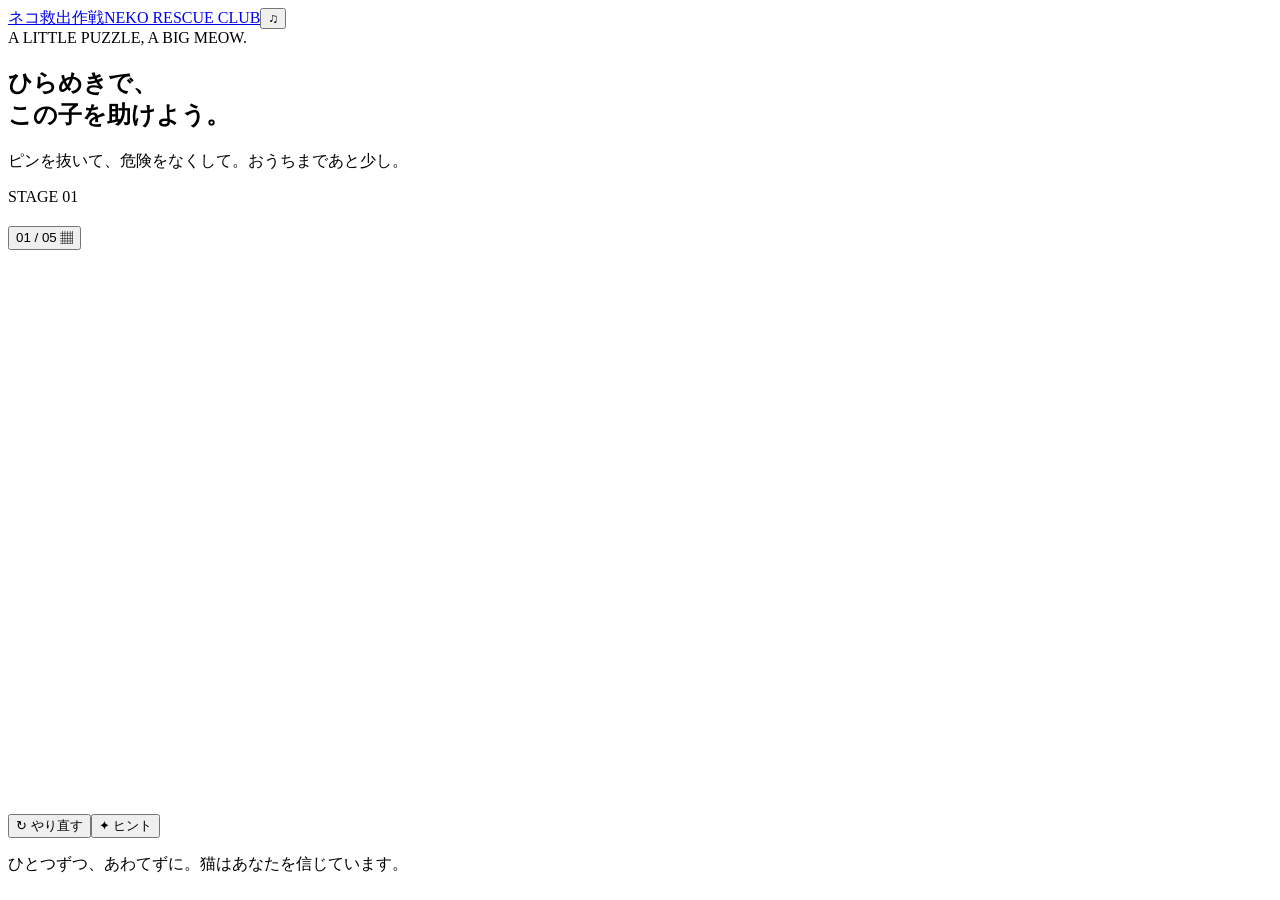
==== index.html @ 8409ee0c "Add files via upload" ====
<!doctype html>
<html lang="ja"><head><meta charset="utf-8"><meta name="viewport" content="width=device-width,initial-scale=1,viewport-fit=cover"><meta name="theme-color" content="#f6f1e6"><title>ネコ救出作戦！ | NEKO RESCUE</title><link rel="stylesheet" href="css/style.css"></head>
<body><main class="app"><header><a class="brand" href="./">ネコ救出作戦<span>NEKO RESCUE CLUB</span></a><button id="settings" class="icon" aria-label="音の設定">♫</button></header><section class="intro"><span class="eyebrow">A LITTLE PUZZLE, A BIG MEOW.</span><h1>ひらめきで、<br>この子を助けよう。</h1><p>ピンを抜いて、危険をなくして。おうちまであと少し。</p></section><section class="game"><div class="stage-head"><div><span id="stageNumber">STAGE 01</span><h2 id="stageTitle"></h2></div><button id="stageSelect" aria-label="ステージを選ぶ">01 / 05 ▦</button></div><div class="canvas-wrap"><canvas id="board" width="420" height="560" aria-label="猫を助けるパズル"></canvas><div id="actionButtons" class="action-buttons"></div><div id="result" class="result" hidden><div class="result-card"><div id="stars" class="stars">★ ★ ★</div><h2 id="resultTitle"></h2><p id="resultText"></p><button id="continue" class="primary"></button></div></div></div><div class="message" id="message" aria-live="polite"></div><footer><button id="retry">↻ <span>やり直す</span></button><button id="hint">✦ <span>ヒント</span></button></footer></section><p class="bottom-note">ひとつずつ、あわてずに。猫はあなたを信じています。</p><dialog id="settingsDialog"><h2>音の設定</h2><label>BGM <input id="bgm" type="checkbox"></label><label>効果音 <input id="se" type="checkbox"></label><label>音量 <input id="volume" type="range" min="0" max="1" step="0.05"></label><button class="primary" id="closeSettings">とじる</button></dialog><dialog id="stageDialog"><h2>おうちへの道</h2><div id="stageList"></div><button id="closeStages" class="primary">とじる</button></dialog></main><script src="js/stages.js"></script><script src="js/audio.js"></script><script src="js/game.js"></script></body></html>
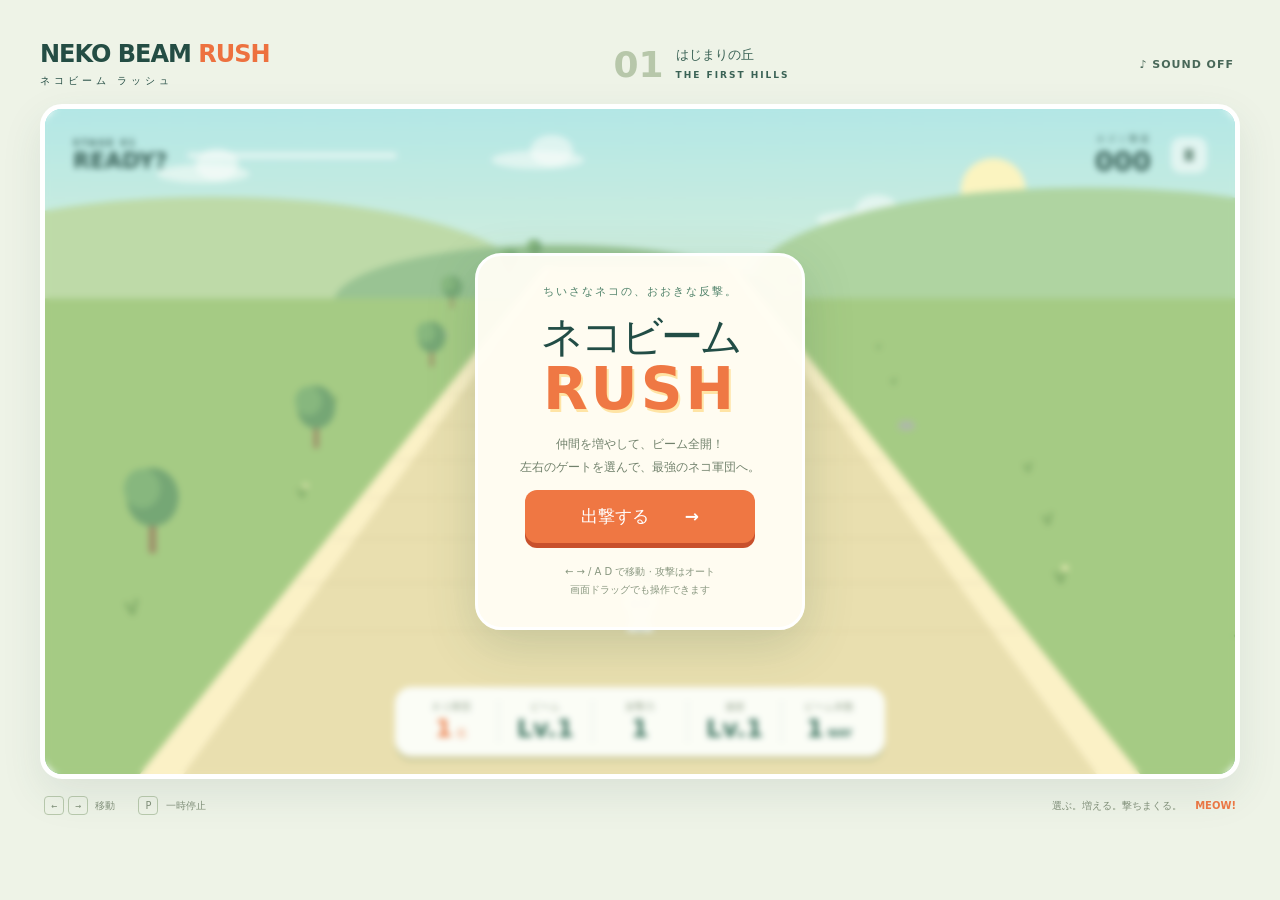
==== commit a95851a7: "Add files via upload" ====
--- a/index.html
+++ b/index.html
@@ -1,3 +1,18 @@
 <!doctype html>
-<html lang="ja"><head><meta charset="utf-8"><meta name="viewport" content="width=device-width,initial-scale=1,viewport-fit=cover"><meta name="theme-color" content="#f6f1e6"><title>ネコ救出作戦！ | NEKO RESCUE</title><link rel="stylesheet" href="css/style.css"></head>
-<body><main class="app"><header><a class="brand" href="./">ネコ救出作戦<span>NEKO RESCUE CLUB</span></a><button id="settings" class="icon" aria-label="音の設定">♫</button></header><section class="intro"><span class="eyebrow">A LITTLE PUZZLE, A BIG MEOW.</span><h1>ひらめきで、<br>この子を助けよう。</h1><p>ピンを抜いて、危険をなくして。おうちまであと少し。</p></section><section class="game"><div class="stage-head"><div><span id="stageNumber">STAGE 01</span><h2 id="stageTitle"></h2></div><button id="stageSelect" aria-label="ステージを選ぶ">01 / 05 ▦</button></div><div class="canvas-wrap"><canvas id="board" width="420" height="560" aria-label="猫を助けるパズル"></canvas><div id="actionButtons" class="action-buttons"></div><div id="result" class="result" hidden><div class="result-card"><div id="stars" class="stars">★ ★ ★</div><h2 id="resultTitle"></h2><p id="resultText"></p><button id="continue" class="primary"></button></div></div></div><div class="message" id="message" aria-live="polite"></div><footer><button id="retry">↻ <span>やり直す</span></button><button id="hint">✦ <span>ヒント</span></button></footer></section><p class="bottom-note">ひとつずつ、あわてずに。猫はあなたを信じています。</p><dialog id="settingsDialog"><h2>音の設定</h2><label>BGM <input id="bgm" type="checkbox"></label><label>効果音 <input id="se" type="checkbox"></label><label>音量 <input id="volume" type="range" min="0" max="1" step="0.05"></label><button class="primary" id="closeSettings">とじる</button></dialog><dialog id="stageDialog"><h2>おうちへの道</h2><div id="stageList"></div><button id="closeStages" class="primary">とじる</button></dialog></main><script src="js/stages.js"></script><script src="js/audio.js"></script><script src="js/game.js"></script></body></html>
+<html lang="ja">
+<head><meta charset="utf-8"><meta name="viewport" content="width=device-width,initial-scale=1"><title>ネコビーム RUSH</title><link rel="stylesheet" href="style.css"></head>
+<body>
+<main>
+ <header><a class="brand" href="./index.html">NEKO BEAM <b>RUSH</b><span>ネコビーム ラッシュ</span></a><div class="stage-label">01 <span>はじまりの丘<br><small>THE FIRST HILLS</small></span></div><button id="sound" aria-label="効果音の切り替え">♪ SOUND OFF</button></header>
+ <section class="game" aria-label="ネコビーム RUSH ゲーム画面">
+  <canvas id="game" width="1280" height="720" aria-label="左右キーまたはA・Dで移動。攻撃は自動です。"></canvas>
+  <div class="top-hud"><div class="wave"><small>STAGE 01</small><strong id="wave">READY?</strong></div><div class="progress"><div id="progress"></div></div><div class="score"><small>ネズミ撃退</small><strong id="score">000</strong></div><button id="pause" title="一時停止 (P)">Ⅱ</button></div>
+  <div id="bossHud" class="boss-hud hidden" aria-label="ボスの残りHP"><div><i id="bossBar"></i></div></div>
+  <div id="notice" aria-live="polite"></div>
+  <div class="stats"><div><small>ネコ軍団</small><strong><span id="cats">1</span><em>匹</em></strong></div><div><small>ビーム</small><strong>Lv.<span id="beam">1</span></strong></div><div><small>攻撃力</small><strong id="power">1</strong></div><div><small>連射</small><strong>Lv.<span id="rate">1</span></strong></div><div><small>ビーム本数</small><strong><span id="ways">1</span><em>WAY</em></strong></div></div>
+  <div id="overlay" class="overlay"><div class="panel"><div class="eyebrow">ちいさなネコの、おおきな反撃。</div><h1>ネコビーム<span>RUSH</span></h1><p>仲間を増やして、ビーム全開！<br>左右のゲートを選んで、最強のネコ軍団へ。</p><button id="start" class="primary">出撃する <span>→</span></button><div class="instructions">← → / A D で移動 · 攻撃はオート<br>画面ドラッグでも操作できます</div></div></div>
+ </section>
+ <footer><span><kbd>←</kbd><kbd>→</kbd> 移動 <i></i> <kbd>P</kbd> 一時停止</span><span>選ぶ。増える。撃ちまくる。 <b>MEOW!</b></span></footer>
+</main><script src="game.js"></script>
+</body></html>
+
--- a/style.css
+++ b/style.css
@@ -0,0 +1 @@
+:root{font-family:"Yu Gothic",Meiryo,system-ui,sans-serif;color:#224d46;background:#eef3e7;font-synthesis:none}*{box-sizing:border-box}body{margin:0}main{max-width:1440px;margin:auto;padding:24px 40px}header{height:80px;display:flex;align-items:center;justify-content:space-between;gap:20px}.brand{text-decoration:none;color:#244d44;font-weight:1000;letter-spacing:-1px;font-size:24px;line-height:1}.brand b{color:#ed713f}.brand span{display:block;font-size:10px;letter-spacing:4px;margin-top:10px}.stage-label{display:flex;align-items:center;gap:12px;font-size:36px;font-weight:900;color:#b7c7aa}.stage-label span{font-size:13px;color:#3a6255;line-height:1.5}.stage-label small{font-size:9px;letter-spacing:2px}button{font:inherit;cursor:pointer;border:0}#sound{background:transparent;font-size:11px;font-weight:800;color:#496859;letter-spacing:1px}.game{position:relative;aspect-ratio:16/9;overflow:hidden;border-radius:22px;background:#a5e4e4;box-shadow:0 15px 40px #2d544d1a;border:5px solid #fff}canvas{display:block;width:100%;height:100%;touch-action:none}.top-hud{position:absolute;top:24px;left:28px;right:28px;display:flex;align-items:center;gap:20px;pointer-events:none}.wave,.score{display:flex;flex-direction:column}.top-hud small{font-size:9px;font-weight:900;letter-spacing:2px}.wave strong{font-size:22px}.score{margin-left:auto;text-align:right}.score strong{font-size:27px;font-variant-numeric:tabular-nums}.progress{height:7px;flex:1;max-width:210px;border-radius:10px;background:#fff8;overflow:hidden}.progress div{height:100%;background:#f47845;transition:width .3s}#pause{pointer-events:auto;background:#fff9;color:#315b4a;border-radius:10px;width:36px;height:36px;font-weight:900}.stats{position:absolute;bottom:18px;left:50%;transform:translateX(-50%);display:flex;padding:12px 8px;background:#fffefa;box-shadow:0 6px 0 #264e3920;border:1px solid #fff;border-radius:16px;min-width:490px;pointer-events:none}.stats>div{flex:1;text-align:center;padding:0 17px;border-right:1px solid #e3e9dd}.stats>div:last-child{border:0}.stats small{display:block;font-size:10px;white-space:nowrap;font-weight:800;color:#83927d}.stats strong{font-size:25px;color:#2a6451}.stats em{font-size:10px;font-style:normal;margin-left:4px}.stats>div:first-child strong{color:#ef7946}.overlay{position:absolute;inset:0;display:flex;align-items:center;justify-content:center;background:#ddf7e021;backdrop-filter:blur(3px)}.panel{text-align:center;padding:28px 42px;background:#fffdf4f5;border:3px solid white;border-radius:26px;box-shadow:0 15px 50px #28544730;max-width:90%;max-height:95%;overflow:auto}.eyebrow{font-size:11px;letter-spacing:2px;font-weight:800;color:#50826a}h1{font-size:42px;letter-spacing:-3px;line-height:1.1;margin:15px 0}h1 span{display:block;font:1000 italic 58px/1 system-ui;color:#ef7844;letter-spacing:3px;text-shadow:2px 3px #ffe4a5}.panel p{font-size:12px;line-height:1.9;color:#71816c}.primary{background:#ef7743;color:white;border-radius:12px;padding:15px 30px;font-size:17px;font-weight:900;box-shadow:0 5px 0 #c8502c;min-width:230px}.primary:hover{background:#fa8650;transform:translateY(-1px)}.primary span{margin-left:30px}.instructions{font-size:10px;margin-top:20px;line-height:1.8;color:#899780}.hidden{display:none!important}#notice{position:absolute;top:24%;left:0;right:0;text-align:center;font-size:clamp(14px,2vw,25px);font-weight:1000;color:white;text-shadow:0 2px 5px #235d48;pointer-events:none}.boss-hud{position:absolute;top:90px;left:30%;width:40%;font-size:11px;font-weight:900;color:#6b4661}.boss-hud b{float:right}.boss-hud>div{height:10px;background:#ffffffb0;border-radius:10px;margin-top:6px;overflow:hidden}.boss-hud i{display:block;height:100%;background:#ed6c82;width:100%}footer{display:flex;justify-content:space-between;padding:20px 4px;font-size:10px;color:#82917a;align-items:center}kbd{padding:3px 6px;border:1px solid #b9c9ad;border-radius:4px;margin-right:4px}footer i{margin:0 10px}footer b{color:#ef7844;margin-left:10px}.results{display:grid;grid-template-columns:1fr 1fr;gap:10px;margin:16px 0;text-align:left}.results>div{background:#edf2e6;padding:10px 15px;border-radius:8px;font-size:10px}.results strong{display:block;font-size:20px}.upgrades{max-width:380px;font-size:11px!important}h2{font:1000 36px system-ui;color:#ed7644;margin:10px 0}@media(max-width:700px){main{padding:8px}header{height:65px}.brand{font-size:17px}.brand span{font-size:8px;letter-spacing:2px}.stage-label{display:none}.game{aspect-ratio:4/5;border-width:3px}.top-hud{top:15px;left:12px;right:12px;gap:10px}.wave strong{font-size:17px}.stats{min-width:94%;padding:9px 0;bottom:12px}.stats>div{padding:0 6px}.stats strong{font-size:20px}.stats small{font-size:8px}.progress{max-width:100px}.panel{padding:22px}h1{font-size:32px}h1 span{font-size:50px}footer>span:last-child{display:none}.boss-hud{top:75px;left:20%;width:60%}}
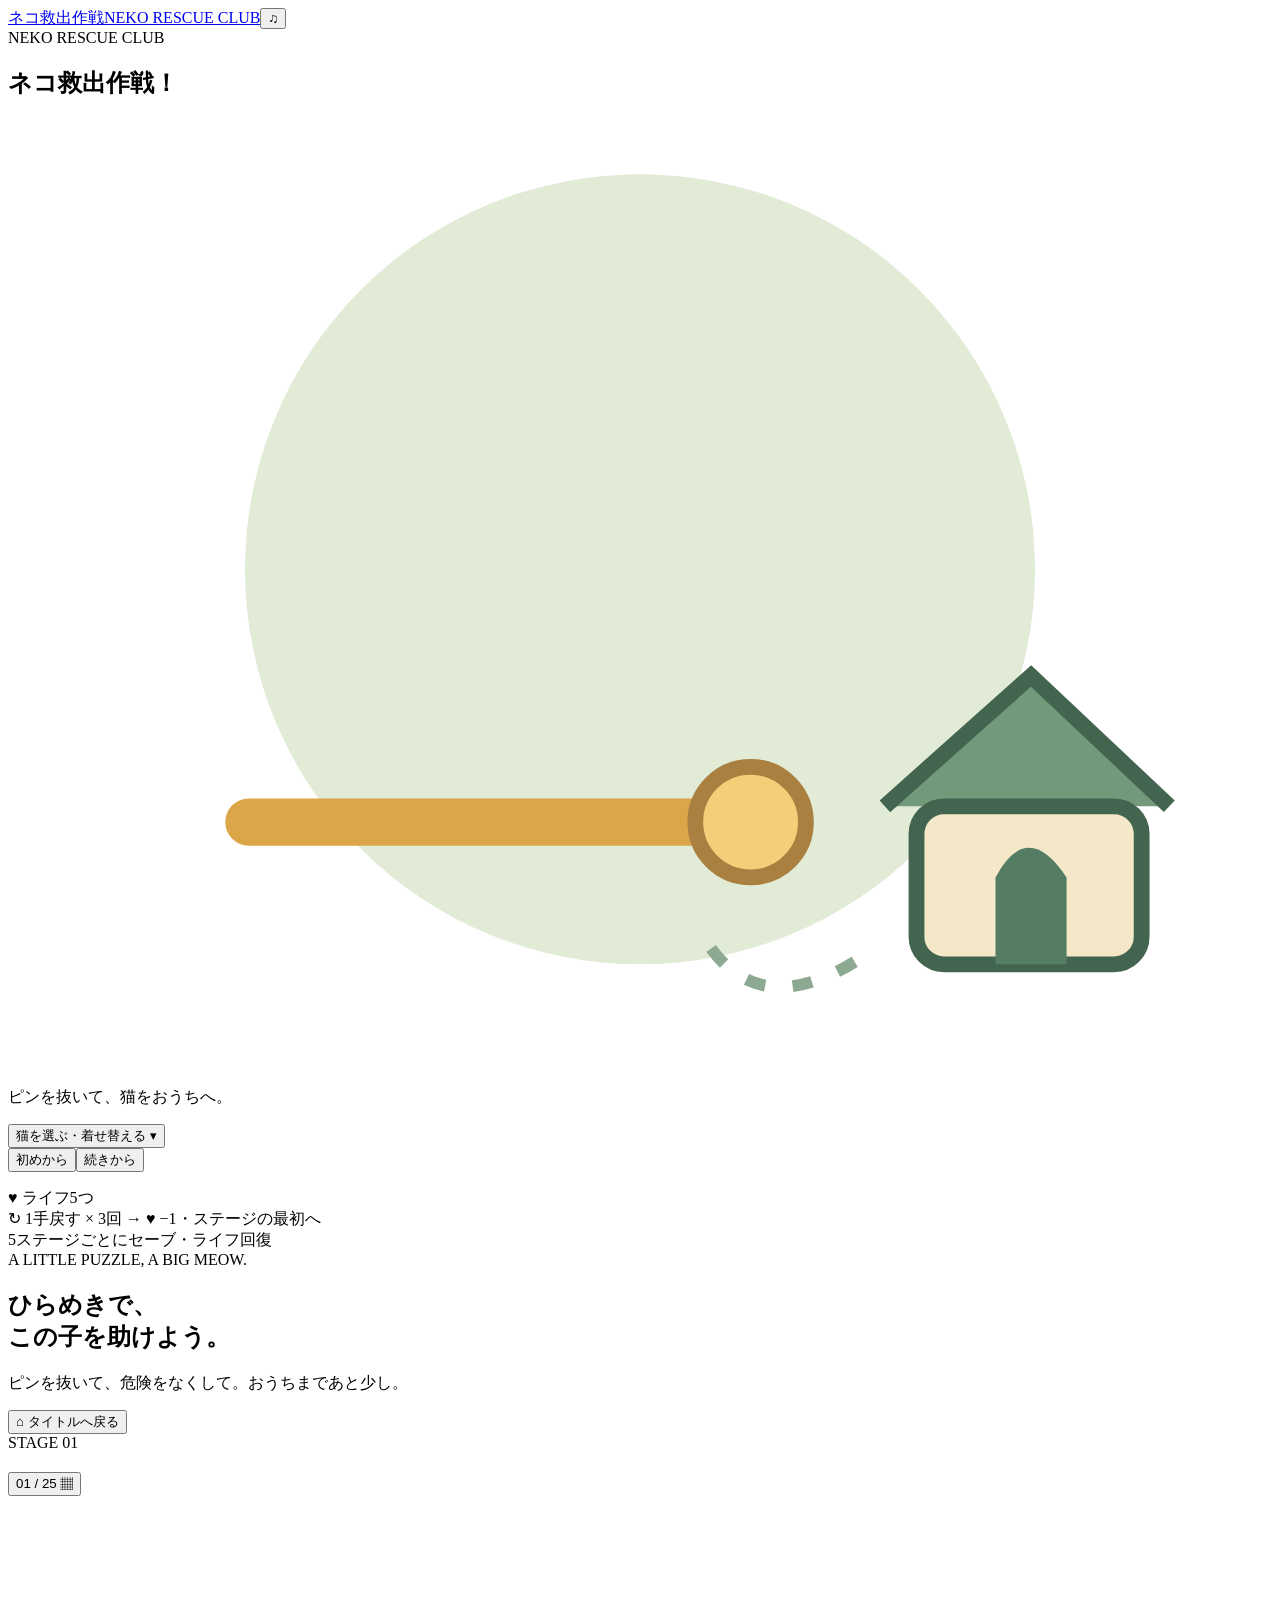
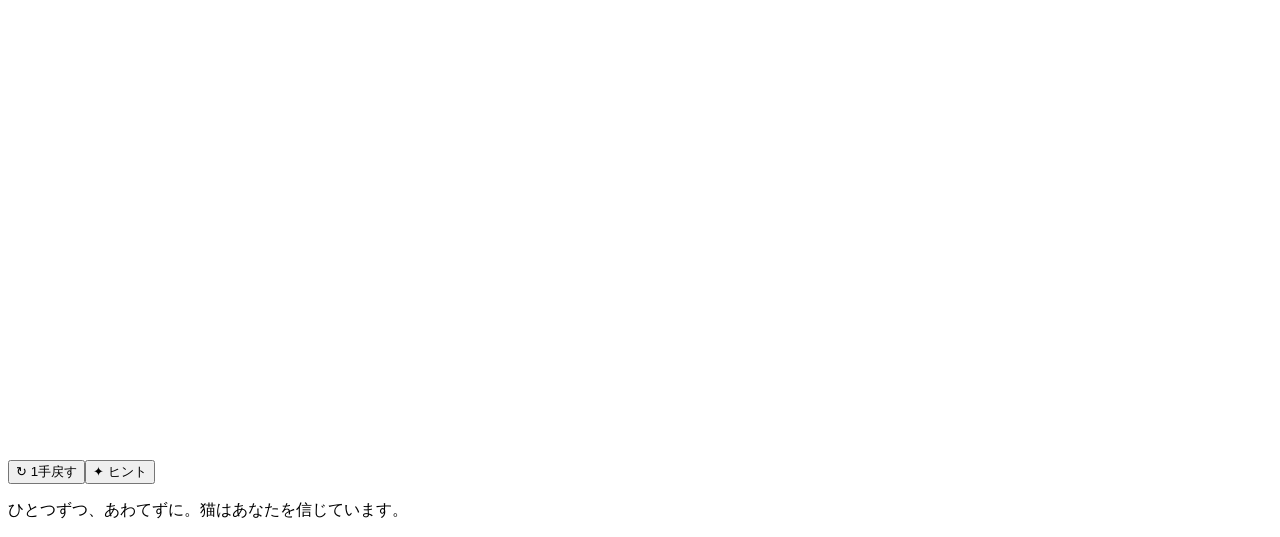
==== commit 80f17490: "Add files via upload" ====
--- a/index.html
+++ b/index.html
@@ -1,18 +1,3 @@
 <!doctype html>
-<html lang="ja">
-<head><meta charset="utf-8"><meta name="viewport" content="width=device-width,initial-scale=1"><title>ネコビーム RUSH</title><link rel="stylesheet" href="style.css"></head>
-<body>
-<main>
- <header><a class="brand" href="./index.html">NEKO BEAM <b>RUSH</b><span>ネコビーム ラッシュ</span></a><div class="stage-label">01 <span>はじまりの丘<br><small>THE FIRST HILLS</small></span></div><button id="sound" aria-label="効果音の切り替え">♪ SOUND OFF</button></header>
- <section class="game" aria-label="ネコビーム RUSH ゲーム画面">
-  <canvas id="game" width="1280" height="720" aria-label="左右キーまたはA・Dで移動。攻撃は自動です。"></canvas>
-  <div class="top-hud"><div class="wave"><small>STAGE 01</small><strong id="wave">READY?</strong></div><div class="progress"><div id="progress"></div></div><div class="score"><small>ネズミ撃退</small><strong id="score">000</strong></div><button id="pause" title="一時停止 (P)">Ⅱ</button></div>
-  <div id="bossHud" class="boss-hud hidden" aria-label="ボスの残りHP"><div><i id="bossBar"></i></div></div>
-  <div id="notice" aria-live="polite"></div>
-  <div class="stats"><div><small>ネコ軍団</small><strong><span id="cats">1</span><em>匹</em></strong></div><div><small>ビーム</small><strong>Lv.<span id="beam">1</span></strong></div><div><small>攻撃力</small><strong id="power">1</strong></div><div><small>連射</small><strong>Lv.<span id="rate">1</span></strong></div><div><small>ビーム本数</small><strong><span id="ways">1</span><em>WAY</em></strong></div></div>
-  <div id="overlay" class="overlay"><div class="panel"><div class="eyebrow">ちいさなネコの、おおきな反撃。</div><h1>ネコビーム<span>RUSH</span></h1><p>仲間を増やして、ビーム全開！<br>左右のゲートを選んで、最強のネコ軍団へ。</p><button id="start" class="primary">出撃する <span>→</span></button><div class="instructions">← → / A D で移動 · 攻撃はオート<br>画面ドラッグでも操作できます</div></div></div>
- </section>
- <footer><span><kbd>←</kbd><kbd>→</kbd> 移動 <i></i> <kbd>P</kbd> 一時停止</span><span>選ぶ。増える。撃ちまくる。 <b>MEOW!</b></span></footer>
-</main><script src="game.js"></script>
-</body></html>
-
+<html lang="ja"><head><meta charset="utf-8"><meta name="viewport" content="width=device-width,initial-scale=1,viewport-fit=cover"><meta name="theme-color" content="#f6f1e6"><title>ネコ救出作戦！ | NEKO RESCUE</title><link rel="stylesheet" href="css/style.css?v=25.17"></head>
+<body><main class="app"><header><a class="brand" href="./">ネコ救出作戦<span>NEKO RESCUE CLUB</span></a><button id="settings" class="icon" aria-label="音の設定">♫</button></header><section id="titleScreen" class="title-screen"><span class="eyebrow">NEKO RESCUE CLUB</span><h1>ネコ救出作戦！</h1><svg class="title-art" viewBox="0 0 320 240" role="img" aria-label="ピンの上で待つ猫と、おうち"><circle cx="160" cy="114" r="100" fill="#e1ebd6"/><image id="titleCat" x="60" y="40" width="154" height="140"/><path d="M61 178H178" stroke="#dca548" stroke-width="12" stroke-linecap="round"/><circle cx="188" cy="178" r="14" fill="#f4ce78" stroke="#aa8040" stroke-width="4"/><path d="M222 174L259 141L294 174" fill="#729a7a" stroke="#436550" stroke-width="4"/><rect x="230" y="174" width="57" height="40" rx="7" fill="#f4e8c8" stroke="#436550" stroke-width="4"/><path d="M250 214V192Q258 177 268 192V214" fill="#547d64"/><path d="M178 210Q192 229 218 211" fill="none" stroke="#8ea991" stroke-width="3" stroke-dasharray="5 7"/></svg><p>ピンを抜いて、猫をおうちへ。</p><div class="cat-picker"><button id="toggleCats" aria-expanded="false" aria-controls="catOptions">猫を選ぶ・着せ替える ▾</button><div id="catOptions" hidden><p class="picker-label">① 猫の種類を選ぶ</p><div id="catPresets" class="cat-choices"></div><div id="catColorStep" hidden><p class="picker-label">② 毛色を選ぶ</p><div id="catColors" class="cat-choices"></div></div><p class="picker-label">③ 瞳の色</p><div id="eyeColors" class="cat-choices"></div><p class="picker-label">④ 目の描き方</p><div id="eyeStyles" class="cat-choices"></div><p class="picker-label">⑤ 目の形</p><div id="eyeShapes" class="cat-choices"></div><p id="catChoiceLabel" aria-live="polite"></p></div></div><button id="startNew" class="primary">初めから</button><button id="resumeGame" class="primary">続きから</button><p id="continueInfo"></p><div class="title-rules">♥ ライフ5つ<br>↻ 1手戻す × 3回 → ♥ −1・ステージの最初へ<br>5ステージごとにセーブ・ライフ回復</div></section><section class="intro"><span class="eyebrow">A LITTLE PUZZLE, A BIG MEOW.</span><h1>ひらめきで、<br>この子を助けよう。</h1><p>ピンを抜いて、危険をなくして。おうちまであと少し。</p></section><section class="game"><div class="game-nav"><button id="toTitle" class="menu-button">⌂ タイトルへ戻る</button></div><div class="stage-head"><div><span id="stageNumber">STAGE 01</span><h2 id="stageTitle"></h2></div><button id="stageSelect" aria-label="ステージを選ぶ">01 / 25 ▦</button></div><div class="run-bar"><span id="runLabel"></span><span id="lives" aria-live="polite"></span></div><div id="retryMeter" class="retry-meter"></div><div class="canvas-wrap"><canvas id="board" width="420" height="560" aria-label="猫を助けるパズル"></canvas><div id="actionButtons" class="action-buttons"></div><div id="result" class="result" hidden><div class="result-card"><div id="stars" class="stars">★ ★ ★</div><h2 id="resultTitle"></h2><p id="resultText"></p><button id="continue" class="primary"></button></div></div></div><div class="message" id="message" aria-live="polite"></div><footer><button id="retry">↻ <span>1手戻す</span></button><button id="hint">✦ <span>ヒント</span></button></footer></section><p class="bottom-note">ひとつずつ、あわてずに。猫はあなたを信じています。</p><dialog id="newGameDialog"><h2>初めから遊びますか？</h2><p>本番のセーブ地点・ライフ・やり直し回数をリセットします。クリア記録と音設定は残ります。</p><div class="dialog-actions"><button id="cancelNew">戻る</button><button id="confirmNew" class="primary">初めから</button></div></dialog><dialog id="settingsDialog"><h2>音の設定</h2><label>BGM <input id="bgm" type="checkbox"></label><label>効果音 <input id="se" type="checkbox"></label><label>音量 <input id="volume" type="range" min="0" max="1" step="0.05"></label><button class="primary" id="closeSettings">とじる</button></dialog><dialog id="stageDialog"><h2>おうちへの道</h2><div id="stageList"></div><button id="closeStages" class="primary">とじる</button></dialog><dialog id="retryDialog"><h2>やり直しますか？</h2><p id="retryDescription"></p><div class="dialog-actions"><button id="cancelRetry">続ける</button><button id="confirmRetry" class="primary">やり直す</button></div></dialog><dialog id="previewDialog"><h2>猫の道はどう変わる？</h2><div id="previewChanges"></div><p id="previewNote"></p><div class="dialog-actions"><button id="cancelPreview">やめる</button><button id="confirmPreview" class="primary">切り替える</button></div></dialog></main><script src="js/stages.js?v=25.17"></script><script src="js/audio.js?v=25.17"></script><script src="js/cats.js?v=25.17"></script><script src="js/game.js?v=25.17"></script></body></html>
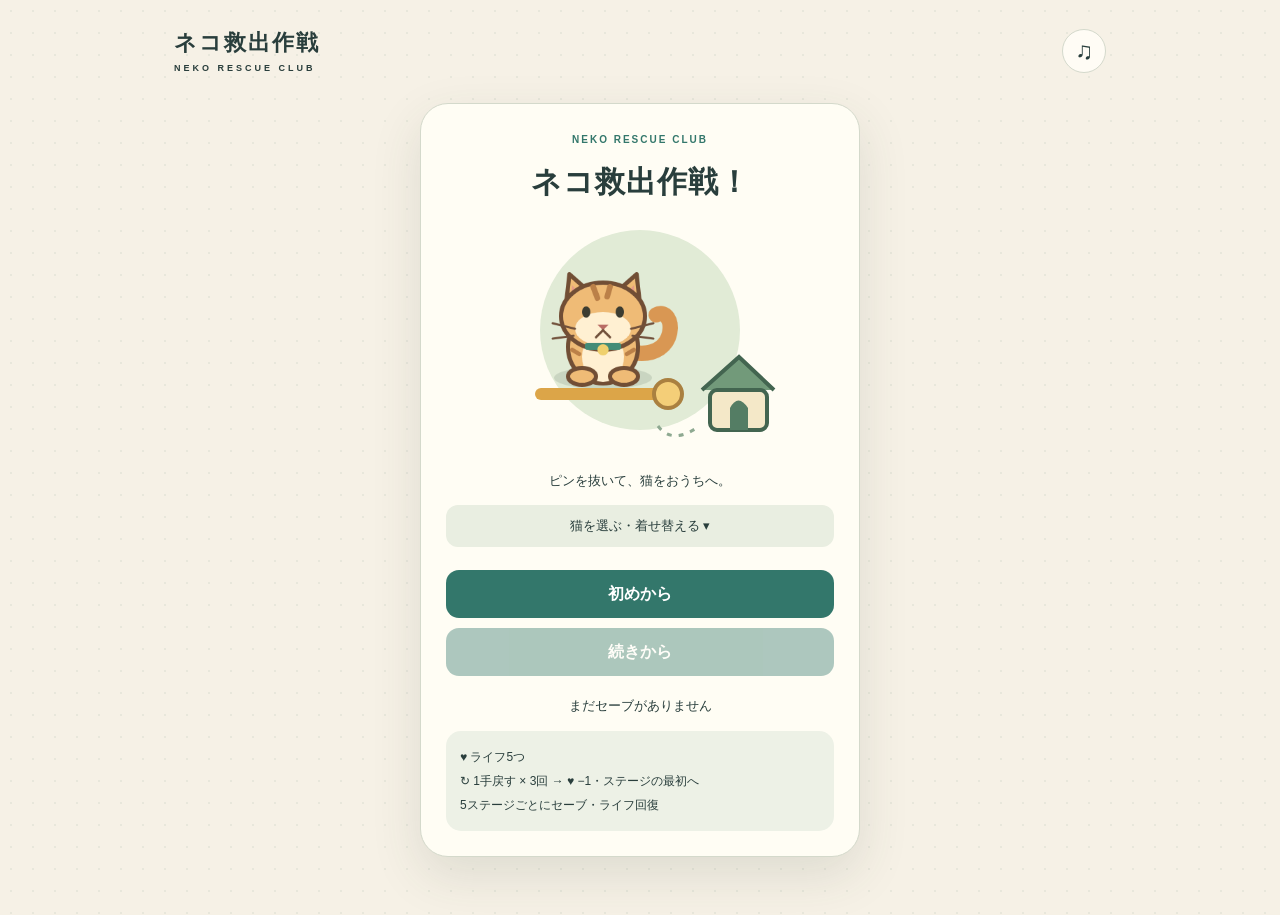
==== commit fa9f3f44: "Add files via upload" ====
--- a/index.html
+++ b/index.html
@@ -1,3 +1,3516 @@
 <!doctype html>
-<html lang="ja"><head><meta charset="utf-8"><meta name="viewport" content="width=device-width,initial-scale=1,viewport-fit=cover"><meta name="theme-color" content="#f6f1e6"><title>ネコ救出作戦！ | NEKO RESCUE</title><link rel="stylesheet" href="css/style.css?v=25.17"></head>
-<body><main class="app"><header><a class="brand" href="./">ネコ救出作戦<span>NEKO RESCUE CLUB</span></a><button id="settings" class="icon" aria-label="音の設定">♫</button></header><section id="titleScreen" class="title-screen"><span class="eyebrow">NEKO RESCUE CLUB</span><h1>ネコ救出作戦！</h1><svg class="title-art" viewBox="0 0 320 240" role="img" aria-label="ピンの上で待つ猫と、おうち"><circle cx="160" cy="114" r="100" fill="#e1ebd6"/><image id="titleCat" x="60" y="40" width="154" height="140"/><path d="M61 178H178" stroke="#dca548" stroke-width="12" stroke-linecap="round"/><circle cx="188" cy="178" r="14" fill="#f4ce78" stroke="#aa8040" stroke-width="4"/><path d="M222 174L259 141L294 174" fill="#729a7a" stroke="#436550" stroke-width="4"/><rect x="230" y="174" width="57" height="40" rx="7" fill="#f4e8c8" stroke="#436550" stroke-width="4"/><path d="M250 214V192Q258 177 268 192V214" fill="#547d64"/><path d="M178 210Q192 229 218 211" fill="none" stroke="#8ea991" stroke-width="3" stroke-dasharray="5 7"/></svg><p>ピンを抜いて、猫をおうちへ。</p><div class="cat-picker"><button id="toggleCats" aria-expanded="false" aria-controls="catOptions">猫を選ぶ・着せ替える ▾</button><div id="catOptions" hidden><p class="picker-label">① 猫の種類を選ぶ</p><div id="catPresets" class="cat-choices"></div><div id="catColorStep" hidden><p class="picker-label">② 毛色を選ぶ</p><div id="catColors" class="cat-choices"></div></div><p class="picker-label">③ 瞳の色</p><div id="eyeColors" class="cat-choices"></div><p class="picker-label">④ 目の描き方</p><div id="eyeStyles" class="cat-choices"></div><p class="picker-label">⑤ 目の形</p><div id="eyeShapes" class="cat-choices"></div><p id="catChoiceLabel" aria-live="polite"></p></div></div><button id="startNew" class="primary">初めから</button><button id="resumeGame" class="primary">続きから</button><p id="continueInfo"></p><div class="title-rules">♥ ライフ5つ<br>↻ 1手戻す × 3回 → ♥ −1・ステージの最初へ<br>5ステージごとにセーブ・ライフ回復</div></section><section class="intro"><span class="eyebrow">A LITTLE PUZZLE, A BIG MEOW.</span><h1>ひらめきで、<br>この子を助けよう。</h1><p>ピンを抜いて、危険をなくして。おうちまであと少し。</p></section><section class="game"><div class="game-nav"><button id="toTitle" class="menu-button">⌂ タイトルへ戻る</button></div><div class="stage-head"><div><span id="stageNumber">STAGE 01</span><h2 id="stageTitle"></h2></div><button id="stageSelect" aria-label="ステージを選ぶ">01 / 25 ▦</button></div><div class="run-bar"><span id="runLabel"></span><span id="lives" aria-live="polite"></span></div><div id="retryMeter" class="retry-meter"></div><div class="canvas-wrap"><canvas id="board" width="420" height="560" aria-label="猫を助けるパズル"></canvas><div id="actionButtons" class="action-buttons"></div><div id="result" class="result" hidden><div class="result-card"><div id="stars" class="stars">★ ★ ★</div><h2 id="resultTitle"></h2><p id="resultText"></p><button id="continue" class="primary"></button></div></div></div><div class="message" id="message" aria-live="polite"></div><footer><button id="retry">↻ <span>1手戻す</span></button><button id="hint">✦ <span>ヒント</span></button></footer></section><p class="bottom-note">ひとつずつ、あわてずに。猫はあなたを信じています。</p><dialog id="newGameDialog"><h2>初めから遊びますか？</h2><p>本番のセーブ地点・ライフ・やり直し回数をリセットします。クリア記録と音設定は残ります。</p><div class="dialog-actions"><button id="cancelNew">戻る</button><button id="confirmNew" class="primary">初めから</button></div></dialog><dialog id="settingsDialog"><h2>音の設定</h2><label>BGM <input id="bgm" type="checkbox"></label><label>効果音 <input id="se" type="checkbox"></label><label>音量 <input id="volume" type="range" min="0" max="1" step="0.05"></label><button class="primary" id="closeSettings">とじる</button></dialog><dialog id="stageDialog"><h2>おうちへの道</h2><div id="stageList"></div><button id="closeStages" class="primary">とじる</button></dialog><dialog id="retryDialog"><h2>やり直しますか？</h2><p id="retryDescription"></p><div class="dialog-actions"><button id="cancelRetry">続ける</button><button id="confirmRetry" class="primary">やり直す</button></div></dialog><dialog id="previewDialog"><h2>猫の道はどう変わる？</h2><div id="previewChanges"></div><p id="previewNote"></p><div class="dialog-actions"><button id="cancelPreview">やめる</button><button id="confirmPreview" class="primary">切り替える</button></div></dialog></main><script src="js/stages.js?v=25.17"></script><script src="js/audio.js?v=25.17"></script><script src="js/cats.js?v=25.17"></script><script src="js/game.js?v=25.17"></script></body></html>
+<html lang="ja"><head><meta charset="utf-8"><meta name="viewport" content="width=device-width,initial-scale=1,viewport-fit=cover"><meta name="theme-color" content="#f6f1e6"><title>ネコ救出作戦！ | NEKO RESCUE</title><style>:root{color-scheme:light;--ink:#293e3c;--green:#33776b;--cream:#f6f1e6;--orange:#f1b853}*{box-sizing:border-box}body{margin:0;background:var(--cream);color:var(--ink);font-family:"Segoe UI","Yu Gothic",sans-serif;background-image:radial-gradient(#a2b4a329 1px,transparent 1px);background-size:22px 22px}button,a,input{-webkit-tap-highlight-color:transparent}button{font:inherit;cursor:pointer;touch-action:manipulation;border:0;color:inherit}button:focus-visible,a:focus-visible{outline:3px solid #ed9b37;outline-offset:4px}.app{max-width:980px;margin:auto;padding:28px 24px}header{display:flex;justify-content:space-between;align-items:center}.brand{font-weight:900;font-size:22px;text-decoration:none;color:var(--ink);letter-spacing:2px}.brand span{display:block;font-size:9px;letter-spacing:3px;margin-top:5px}.icon{border:1px solid #d4d9cc;border-radius:50%;width:44px;height:44px;background:#fffcf5;font-size:24px}.intro{position:absolute;margin-top:110px;max-width:380px}.eyebrow{font-size:10px;letter-spacing:2px;color:var(--green);font-weight:800}h1{font-size:36px;line-height:1.5;letter-spacing:1px;margin:20px 0}p{line-height:1.8}.intro p{font-size:12px;max-width:295px;color:#6d7b73}.game{width:420px;margin:28px 0 0 auto;border:1px solid #d4d9cb;border-radius:25px;background:#fffcf5;box-shadow:0 18px 50px #344b3520;overflow:hidden}.stage-head{padding:19px 23px;display:flex;align-items:center;justify-content:space-between}.stage-head span{font-size:11px;letter-spacing:2px;color:var(--green);font-weight:900}.stage-head h2{font-size:17px;margin:5px 0 0}.stage-head button{background:#eaf0e6;padding:10px;border-radius:12px;font-size:12px}.canvas-wrap{position:relative;aspect-ratio:420/560;margin:0 12px;border-radius:17px;overflow:hidden;background:#dfebd9}canvas{width:100%;height:100%;display:block}.action-buttons{position:absolute;inset:0;pointer-events:none}.gimmick{position:absolute;background:transparent;pointer-events:auto;border-radius:12px;min-height:44px;min-width:44px}.gimmick:hover{background:#ffffff20}.gimmick:disabled{pointer-events:none}.result{position:absolute;inset:0;background:#263e3955;display:grid;place-items:center;backdrop-filter:blur(3px)}[hidden]{display:none!important}.result-card{background:#fffdf4;border-radius:24px;padding:32px 24px;text-align:center;width:85%;box-shadow:0 12px 35px #243c3430}.result-card h2{font-size:35px;margin:14px 0 4px;color:var(--green)}.result-card p{font-size:13px}.stars{color:#eeb647;font-size:33px;letter-spacing:4px;animation:pop .5s ease-out}.primary{background:var(--green);color:white;padding:13px 24px;border-radius:13px;width:100%;font-weight:700}.message{min-height:50px;text-align:center;display:grid;align-items:center;font-size:12px;padding:10px 16px;color:#687b70}footer{display:flex;gap:10px;padding:0 16px 17px}footer button{width:50%;padding:12px;background:#edf1e6;border-radius:13px;font-size:20px}footer button span{font-size:12px;vertical-align:middle;margin-left:4px}.bottom-note{text-align:right;font-size:10px;color:#819084;margin:18px 6px}dialog{border:0;border-radius:22px;padding:26px;width:min(90vw,360px);color:var(--ink);background:#fffdf5}dialog::backdrop{background:#183f3866}dialog h2{font-size:22px;margin:0 0 20px}dialog label{display:flex;justify-content:space-between;align-items:center;margin:20px 0}input{accent-color:var(--green)}#stageList{display:grid;gap:8px;margin-bottom:18px}#stageList button{padding:12px;text-align:left;border-radius:10px;background:#edf1e6}#stageList button:disabled{opacity:.45}@keyframes pop{from{transform:scale(.5)}to{transform:scale(1)}}@media(max-width:760px){.app{max-width:460px;padding:18px 12px}.intro{position:static;margin:25px 10px 0}.intro h1{font-size:clamp(19px,5.2vw,26px);line-height:1.35;margin:9px 0}.intro h1 br{display:none}.intro p{display:none}.eyebrow{font-size:8px}.game{width:100%;margin-top:20px}.bottom-note{text-align:center}.brand{font-size:19px}}@media(prefers-reduced-motion:reduce){.stars{animation:none}}
+
+.run-bar{display:flex;justify-content:space-between;padding:0 22px 12px;font-size:11px;color:#527566}#lives{font-size:17px;letter-spacing:3px;color:#c77766}.dialog-actions{display:flex;gap:12px}.dialog-actions button{width:50%;border-radius:12px;padding:12px;background:#e8eee1}.dialog-actions .primary{background:var(--green)}.floor-change{display:flex;align-items:center;gap:12px;padding:12px;border-radius:10px;margin:9px 0;background:#edf1e8}.floor-badge{display:grid;place-items:center;width:34px;height:34px;border-radius:8px;color:white;font-weight:900}#previewNote,#retryDescription{font-size:13px}.practice-button{background:#e4ecd9!important;font-size:12px!important}.section-note{font-size:12px;line-height:1.8;color:#63796b}.stage-head button:disabled{opacity:.5}
+
+.floor-diagram svg{width:100%;display:block}.floor-diagram{background:#f0f3e8;border-radius:14px;padding:12px 5px;margin-bottom:12px}#previewDialog h2{font-size:20px}#previewNote{font-size:12px}#lives{font-size:16px;letter-spacing:2px}
+
+.title-screen{max-width:440px;margin:30px auto;text-align:center;padding:25px;background:#fffdf4;border:1px solid #d4d9cb;border-radius:28px;box-shadow:0 18px 50px #344b3520}.title-screen h1{font-size:30px;margin:12px 0}.title-art{width:min(100%,320px);display:block;margin:auto}.title-screen p{font-size:13px}.title-screen .primary{margin:5px 0;min-height:48px}.title-screen button:disabled{opacity:.4;cursor:default}.title-rules{background:#edf1e6;border-radius:15px;padding:14px;font-size:12px;line-height:2;text-align:left}.retry-meter{text-align:center;font-size:11px;padding:0 8px 12px;color:#6f826b}.menu-button{display:block;margin:10px auto;background:transparent;color:#6f826b;font-size:12px;padding:8px}#newGameDialog p{font-size:13px}
+
+#retry:disabled{opacity:.4;cursor:default}
+
+.cat-picker{margin:10px 0 18px;text-align:left}.cat-picker>button{width:100%;padding:12px;border-radius:12px;background:#e9eee1;font-size:13px}.cat-choices{display:flex;flex-wrap:wrap;gap:7px}.cat-choice{display:flex;align-items:center;gap:5px;background:#f0f1e9;border:2px solid transparent;border-radius:10px;padding:8px;font-size:12px}.cat-choice[aria-pressed="true"]{border-color:#33776b;background:#dfecdf}.cat-choice i{width:17px;height:17px;border:1px solid #6f7c6a;border-radius:50%}.picker-label{margin:12px 0 6px!important;font-size:11px!important;color:#69806c}#catChoiceLabel{text-align:center;margin:8px 0 0;font-size:11px}
+
+#catPresets{display:grid;grid-template-columns:repeat(3,1fr);gap:5px}#catPresets .cat-choice{flex-direction:column;text-align:center;font-size:10px;padding:6px 2px;line-height:1.5}#catPresets img{width:66px;height:60px;object-fit:contain}
+
+.game-nav{padding:12px 16px 0}.game-nav .menu-button{display:inline-flex;align-items:center;margin:0;min-height:44px;padding:10px 14px;border-radius:12px;background:#edf1e6;color:#33776b;font-size:12px;font-weight:700}.game-nav+.stage-head{padding-top:12px}
+</style></head>
+<body><main class="app"><header><a class="brand" href="./">ネコ救出作戦<span>NEKO RESCUE CLUB</span></a><button id="settings" class="icon" aria-label="音の設定">♫</button></header><section id="titleScreen" class="title-screen"><span class="eyebrow">NEKO RESCUE CLUB</span><h1>ネコ救出作戦！</h1><svg class="title-art" viewBox="0 0 320 240" role="img" aria-label="ピンの上で待つ猫と、おうち"><circle cx="160" cy="114" r="100" fill="#e1ebd6"/><image id="titleCat" x="60" y="40" width="154" height="140"/><path d="M61 178H178" stroke="#dca548" stroke-width="12" stroke-linecap="round"/><circle cx="188" cy="178" r="14" fill="#f4ce78" stroke="#aa8040" stroke-width="4"/><path d="M222 174L259 141L294 174" fill="#729a7a" stroke="#436550" stroke-width="4"/><rect x="230" y="174" width="57" height="40" rx="7" fill="#f4e8c8" stroke="#436550" stroke-width="4"/><path d="M250 214V192Q258 177 268 192V214" fill="#547d64"/><path d="M178 210Q192 229 218 211" fill="none" stroke="#8ea991" stroke-width="3" stroke-dasharray="5 7"/></svg><p>ピンを抜いて、猫をおうちへ。</p><div class="cat-picker"><button id="toggleCats" aria-expanded="false" aria-controls="catOptions">猫を選ぶ・着せ替える ▾</button><div id="catOptions" hidden><p class="picker-label">① 猫の種類を選ぶ</p><div id="catPresets" class="cat-choices"></div><div id="catColorStep" hidden><p class="picker-label">② 毛色を選ぶ</p><div id="catColors" class="cat-choices"></div></div><p class="picker-label">③ 瞳の色</p><div id="eyeColors" class="cat-choices"></div><p class="picker-label">④ 目の描き方</p><div id="eyeStyles" class="cat-choices"></div><p class="picker-label">⑤ 目の形</p><div id="eyeShapes" class="cat-choices"></div><p id="catChoiceLabel" aria-live="polite"></p></div></div><button id="startNew" class="primary">初めから</button><button id="resumeGame" class="primary">続きから</button><p id="continueInfo"></p><div class="title-rules">♥ ライフ5つ<br>↻ 1手戻す × 3回 → ♥ −1・ステージの最初へ<br>5ステージごとにセーブ・ライフ回復</div></section><section class="intro"><span class="eyebrow">A LITTLE PUZZLE, A BIG MEOW.</span><h1>ひらめきで、<br>この子を助けよう。</h1><p>ピンを抜いて、危険をなくして。おうちまであと少し。</p></section><section class="game"><div class="game-nav"><button id="toTitle" class="menu-button">⌂ タイトルへ戻る</button></div><div class="stage-head"><div><span id="stageNumber">STAGE 01</span><h2 id="stageTitle"></h2></div><button id="stageSelect" aria-label="ステージを選ぶ">01 / 25 ▦</button></div><div class="run-bar"><span id="runLabel"></span><span id="lives" aria-live="polite"></span></div><div id="retryMeter" class="retry-meter"></div><div class="canvas-wrap"><canvas id="board" width="420" height="560" aria-label="猫を助けるパズル"></canvas><div id="actionButtons" class="action-buttons"></div><div id="result" class="result" hidden><div class="result-card"><div id="stars" class="stars">★ ★ ★</div><h2 id="resultTitle"></h2><p id="resultText"></p><button id="continue" class="primary"></button></div></div></div><div class="message" id="message" aria-live="polite"></div><footer><button id="retry">↻ <span>1手戻す</span></button><button id="hint">✦ <span>ヒント</span></button></footer></section><p class="bottom-note">ひとつずつ、あわてずに。猫はあなたを信じています。</p><dialog id="newGameDialog"><h2>初めから遊びますか？</h2><p>本番のセーブ地点・ライフ・やり直し回数をリセットします。クリア記録と音設定は残ります。</p><div class="dialog-actions"><button id="cancelNew">戻る</button><button id="confirmNew" class="primary">初めから</button></div></dialog><dialog id="settingsDialog"><h2>音の設定</h2><label>BGM <input id="bgm" type="checkbox"></label><label>効果音 <input id="se" type="checkbox"></label><label>音量 <input id="volume" type="range" min="0" max="1" step="0.05"></label><button class="primary" id="closeSettings">とじる</button></dialog><dialog id="stageDialog"><h2>おうちへの道</h2><div id="stageList"></div><button id="closeStages" class="primary">とじる</button></dialog><dialog id="retryDialog"><h2>やり直しますか？</h2><p id="retryDescription"></p><div class="dialog-actions"><button id="cancelRetry">続ける</button><button id="confirmRetry" class="primary">やり直す</button></div></dialog><dialog id="previewDialog"><h2>猫の道はどう変わる？</h2><div id="previewChanges"></div><p id="previewNote"></p><div class="dialog-actions"><button id="cancelPreview">やめる</button><button id="confirmPreview" class="primary">切り替える</button></div></dialog></main><script>window.NEKO_STAGES = [
+  {
+    "id": 1,
+    "title": "はじめてのひとっ飛び",
+    "theme": "garden",
+    "hint": "金色のピンをタップしてみよう。",
+    "cat": {
+      "x": 210,
+      "y": 194
+    },
+    "goal": {
+      "x": 210,
+      "y": 470
+    },
+    "route": [
+      {
+        "x": 210,
+        "y": 465
+      }
+    ],
+    "entities": [],
+    "actions": [
+      {
+        "id": "cat",
+        "type": "pin",
+        "x": 110,
+        "y": 225,
+        "w": 200,
+        "effect": "releaseCat",
+        "label": "猫の下のピンを抜く"
+      }
+    ]
+  },
+  {
+    "id": 2,
+    "title": "あつあつ、ひんやり",
+    "theme": "cave",
+    "hint": "青い水を先に流して、火が消えてから猫のピンを抜こう。",
+    "cat": {
+      "x": 125,
+      "y": 194
+    },
+    "goal": {
+      "x": 125,
+      "y": 470
+    },
+    "route": [
+      {
+        "x": 125,
+        "y": 465
+      }
+    ],
+    "entities": [
+      {
+        "id": "water",
+        "type": "water",
+        "x": 290,
+        "y": 140,
+        "w": 100,
+        "h": 80,
+        "target": "fire"
+      },
+      {
+        "id": "fire",
+        "type": "fire",
+        "x": 125,
+        "y": 445
+      }
+    ],
+    "actions": [
+      {
+        "id": "waterPin",
+        "type": "pin",
+        "x": 240,
+        "y": 225,
+        "w": 115,
+        "effect": "water",
+        "source": "water",
+        "label": "水のピンを抜く"
+      },
+      {
+        "id": "cat",
+        "type": "pin",
+        "x": 45,
+        "y": 225,
+        "w": 160,
+        "effect": "releaseCat",
+        "label": "猫の下のピンを抜く"
+      }
+    ]
+  },
+  {
+    "id": 3,
+    "title": "ネズミさん、通して！",
+    "theme": "workshop",
+    "hint": "岩を落としてネズミを追い払ってから、猫を降ろそう。",
+    "cat": {
+      "x": 115,
+      "y": 194
+    },
+    "goal": {
+      "x": 310,
+      "y": 470
+    },
+    "route": [
+      {
+        "x": 115,
+        "y": 455
+      },
+      {
+        "x": 310,
+        "y": 465
+      }
+    ],
+    "entities": [
+      {
+        "id": "rock",
+        "type": "rock",
+        "x": 250,
+        "y": 180,
+        "target": "mouse",
+        "landing": {
+          "x": 250,
+          "y": 455
+        }
+      },
+      {
+        "id": "mouse",
+        "type": "mouse",
+        "x": 250,
+        "y": 455
+      }
+    ],
+    "actions": [
+      {
+        "id": "rockPin",
+        "type": "pin",
+        "x": 205,
+        "y": 210,
+        "w": 115,
+        "effect": "drop",
+        "source": "rock",
+        "label": "岩のピンを抜く"
+      },
+      {
+        "id": "cat",
+        "type": "pin",
+        "x": 45,
+        "y": 225,
+        "w": 135,
+        "effect": "releaseCat",
+        "label": "猫の下のピンを抜く"
+      }
+    ]
+  },
+  {
+    "id": 4,
+    "title": "箱でつなぐ帰り道",
+    "theme": "attic",
+    "hint": "ロープをタップして切ると箱が橋になる。そのあと緑のスイッチ！",
+    "cat": {
+      "x": 70,
+      "y": 395
+    },
+    "goal": {
+      "x": 355,
+      "y": 400
+    },
+    "route": [
+      {
+        "x": 355,
+        "y": 395
+      }
+    ],
+    "entities": [
+      {
+        "id": "gap",
+        "type": "gap",
+        "x": 150,
+        "y": 425,
+        "w": 145
+      },
+      {
+        "id": "box",
+        "type": "box",
+        "x": 222,
+        "y": 180,
+        "landing": {
+          "x": 222,
+          "y": 463
+        },
+        "target": "gap"
+      }
+    ],
+    "actions": [
+      {
+        "id": "rope",
+        "type": "rope",
+        "x": 222,
+        "y": 70,
+        "w": 0,
+        "h": 85,
+        "effect": "drop",
+        "source": "box",
+        "label": "箱を吊るロープを切る"
+      },
+      {
+        "id": "cat",
+        "type": "switch",
+        "x": 62,
+        "y": 430,
+        "w": 48,
+        "effect": "releaseCat",
+        "label": "猫を進ませるスイッチ"
+      }
+    ]
+  },
+  {
+    "id": 5,
+    "title": "水と岩の合わせ技",
+    "theme": "ruins",
+    "hint": "①水で火を消す ②岩でネズミを追い払う ③猫を降ろす。",
+    "cat": {
+      "x": 85,
+      "y": 194
+    },
+    "goal": {
+      "x": 345,
+      "y": 470
+    },
+    "route": [
+      {
+        "x": 85,
+        "y": 455
+      },
+      {
+        "x": 345,
+        "y": 465
+      }
+    ],
+    "entities": [
+      {
+        "id": "water",
+        "type": "water",
+        "x": 205,
+        "y": 120,
+        "w": 90,
+        "h": 85,
+        "target": "fire"
+      },
+      {
+        "id": "fire",
+        "type": "fire",
+        "x": 85,
+        "y": 445
+      },
+      {
+        "id": "rock",
+        "type": "rock",
+        "x": 325,
+        "y": 196,
+        "target": "mouse",
+        "landing": {
+          "x": 265,
+          "y": 455
+        },
+        "requiresClear": "fire"
+      },
+      {
+        "id": "mouse",
+        "type": "mouse",
+        "x": 265,
+        "y": 455
+      }
+    ],
+    "actions": [
+      {
+        "id": "waterPin",
+        "type": "pin",
+        "x": 157,
+        "y": 210,
+        "w": 105,
+        "effect": "water",
+        "source": "water",
+        "label": "水のピンを抜く"
+      },
+      {
+        "id": "rockPin",
+        "type": "pin",
+        "x": 280,
+        "y": 225,
+        "w": 105,
+        "effect": "drop",
+        "source": "rock",
+        "label": "岩のピンを抜く"
+      },
+      {
+        "id": "cat",
+        "type": "pin",
+        "x": 25,
+        "y": 225,
+        "w": 115,
+        "effect": "releaseCat",
+        "label": "猫の下のピンを抜く"
+      }
+    ]
+  },
+  {
+    "id": 6,
+    "title": "ふたつの火、ふたつの水",
+    "theme": "cave",
+    "hint": "左右の水は別々の火へ流れる。両方消してから猫を降ろそう。",
+    "cat": {
+      "x": 85,
+      "y": 194
+    },
+    "goal": {
+      "x": 350,
+      "y": 470
+    },
+    "route": [
+      {
+        "x": 85,
+        "y": 465
+      },
+      {
+        "x": 245,
+        "y": 465
+      },
+      {
+        "x": 350,
+        "y": 465
+      }
+    ],
+    "entities": [
+      {
+        "id": "waterA",
+        "type": "water",
+        "x": 200,
+        "y": 100,
+        "w": 85,
+        "h": 90,
+        "target": "fireA"
+      },
+      {
+        "id": "waterB",
+        "type": "water",
+        "x": 320,
+        "y": 110,
+        "w": 85,
+        "h": 90,
+        "target": "fireB"
+      },
+      {
+        "id": "fireA",
+        "type": "fire",
+        "x": 85,
+        "y": 445
+      },
+      {
+        "id": "fireB",
+        "type": "fire",
+        "x": 245,
+        "y": 445
+      }
+    ],
+    "actions": [
+      {
+        "id": "waterA",
+        "type": "pin",
+        "x": 155,
+        "y": 195,
+        "w": 90,
+        "effect": "water",
+        "source": "waterA",
+        "label": "左の水のピンを抜く"
+      },
+      {
+        "id": "waterB",
+        "type": "pin",
+        "x": 275,
+        "y": 210,
+        "w": 90,
+        "effect": "water",
+        "source": "waterB",
+        "label": "右の水のピンを抜く"
+      },
+      {
+        "id": "cat",
+        "type": "pin",
+        "x": 25,
+        "y": 225,
+        "w": 110,
+        "effect": "releaseCat",
+        "label": "猫のピンを抜く"
+      }
+    ]
+  },
+  {
+    "id": 7,
+    "title": "岩にも橋が必要",
+    "theme": "attic",
+    "floor": 425,
+    "hint": "箱の橋を先に作ろう。岩は橋に落ちて転がり、ネズミを追い払う。",
+    "cat": {
+      "x": 70,
+      "y": 395
+    },
+    "goal": {
+      "x": 355,
+      "y": 400
+    },
+    "route": [
+      {
+        "x": 355,
+        "y": 395
+      }
+    ],
+    "entities": [
+      {
+        "id": "gap",
+        "type": "gap",
+        "x": 155,
+        "y": 425,
+        "w": 130
+      },
+      {
+        "id": "box",
+        "type": "box",
+        "x": 220,
+        "y": 175,
+        "landing": {
+          "x": 220,
+          "y": 463
+        },
+        "target": "gap"
+      },
+      {
+        "id": "rock",
+        "type": "rock",
+        "x": 100,
+        "y": 305,
+        "landing": {
+          "x": 220,
+          "y": 395
+        },
+        "target": "mouse",
+        "requiresBridge": "gap"
+      },
+      {
+        "id": "mouse",
+        "type": "mouse",
+        "x": 325,
+        "y": 395
+      }
+    ],
+    "actions": [
+      {
+        "id": "rope",
+        "type": "rope",
+        "x": 220,
+        "y": 65,
+        "w": 0,
+        "h": 75,
+        "effect": "drop",
+        "source": "box",
+        "label": "箱のロープを切る"
+      },
+      {
+        "id": "rockPin",
+        "type": "pin",
+        "x": 45,
+        "y": 337,
+        "w": 105,
+        "effect": "drop",
+        "source": "rock",
+        "label": "岩のピンを抜く"
+      },
+      {
+        "id": "cat",
+        "type": "switch",
+        "x": 55,
+        "y": 445,
+        "w": 48,
+        "effect": "releaseCat",
+        "label": "猫を進める"
+      }
+    ]
+  },
+  {
+    "id": 8,
+    "title": "水の行き先を考えよう",
+    "theme": "workshop",
+    "hint": "オレンジの切替スイッチで水路を火へ向ける。そのあと水のピン、最後に猫。",
+    "cat": {
+      "x": 100,
+      "y": 194
+    },
+    "goal": {
+      "x": 100,
+      "y": 470
+    },
+    "route": [
+      {
+        "x": 100,
+        "y": 465
+      }
+    ],
+    "entities": [
+      {
+        "id": "water",
+        "type": "water",
+        "x": 280,
+        "y": 100,
+        "w": 100,
+        "h": 100,
+        "target": "drain"
+      },
+      {
+        "id": "fire",
+        "type": "fire",
+        "x": 100,
+        "y": 445
+      },
+      {
+        "id": "drain",
+        "type": "drain",
+        "x": 330,
+        "y": 445
+      },
+      {
+        "id": "valve",
+        "type": "valve",
+        "x": 280,
+        "y": 310,
+        "source": "water",
+        "choices": [
+          "drain",
+          "fire"
+        ]
+      }
+    ],
+    "actions": [
+      {
+        "id": "waterPin",
+        "type": "pin",
+        "x": 225,
+        "y": 205,
+        "w": 115,
+        "effect": "water",
+        "source": "water",
+        "label": "水のピンを抜く"
+      },
+      {
+        "id": "valve",
+        "type": "switch",
+        "x": 260,
+        "y": 315,
+        "w": 48,
+        "effect": "redirect",
+        "source": "valve",
+        "label": "水路を切り替える"
+      },
+      {
+        "id": "cat",
+        "type": "pin",
+        "x": 30,
+        "y": 225,
+        "w": 140,
+        "effect": "releaseCat",
+        "label": "猫のピンを抜く"
+      }
+    ]
+  },
+  {
+    "id": 9,
+    "title": "燃えない橋の作り方",
+    "theme": "ruins",
+    "floor": 425,
+    "hint": "箱の下には火！ 水で消してからロープを切り、最後に猫のピンを抜こう。",
+    "cat": {
+      "x": 80,
+      "y": 194
+    },
+    "goal": {
+      "x": 350,
+      "y": 400
+    },
+    "route": [
+      {
+        "x": 80,
+        "y": 395
+      },
+      {
+        "x": 350,
+        "y": 395
+      }
+    ],
+    "entities": [
+      {
+        "id": "gap",
+        "type": "gap",
+        "x": 155,
+        "y": 425,
+        "w": 130
+      },
+      {
+        "id": "box",
+        "type": "box",
+        "x": 220,
+        "y": 290,
+        "landing": {
+          "x": 220,
+          "y": 463
+        },
+        "target": "gap",
+        "requiresClear": "fire"
+      },
+      {
+        "id": "water",
+        "type": "water",
+        "x": 310,
+        "y": 100,
+        "w": 90,
+        "h": 90,
+        "target": "fire"
+      },
+      {
+        "id": "fire",
+        "type": "fire",
+        "x": 220,
+        "y": 395
+      }
+    ],
+    "actions": [
+      {
+        "id": "waterPin",
+        "type": "pin",
+        "x": 260,
+        "y": 195,
+        "w": 100,
+        "effect": "water",
+        "source": "water",
+        "label": "水のピンを抜く"
+      },
+      {
+        "id": "rope",
+        "type": "rope",
+        "x": 220,
+        "y": 150,
+        "w": 0,
+        "h": 100,
+        "effect": "drop",
+        "source": "box",
+        "label": "箱のロープを切る"
+      },
+      {
+        "id": "cat",
+        "type": "pin",
+        "x": 25,
+        "y": 225,
+        "w": 110,
+        "effect": "releaseCat",
+        "label": "猫のピンを抜く"
+      }
+    ]
+  },
+  {
+    "id": 10,
+    "title": "レスキュー隊、総仕上げ！",
+    "theme": "workshop",
+    "floor": 425,
+    "hint": "水路を火へ切替→2つの水で消火→箱の橋→岩でネズミ退散→猫！",
+    "cat": {
+      "x": 70,
+      "y": 194
+    },
+    "goal": {
+      "x": 355,
+      "y": 400
+    },
+    "route": [
+      {
+        "x": 70,
+        "y": 395
+      },
+      {
+        "x": 355,
+        "y": 395
+      }
+    ],
+    "entities": [
+      {
+        "id": "gap",
+        "type": "gap",
+        "x": 155,
+        "y": 425,
+        "w": 130
+      },
+      {
+        "id": "waterA",
+        "type": "water",
+        "x": 185,
+        "y": 90,
+        "w": 75,
+        "h": 80,
+        "target": "fireA"
+      },
+      {
+        "id": "waterB",
+        "type": "water",
+        "x": 315,
+        "y": 90,
+        "w": 75,
+        "h": 80,
+        "target": "drain"
+      },
+      {
+        "id": "fireA",
+        "type": "fire",
+        "x": 70,
+        "y": 395
+      },
+      {
+        "id": "fireB",
+        "type": "fire",
+        "x": 220,
+        "y": 395
+      },
+      {
+        "id": "drain",
+        "type": "drain",
+        "x": 380,
+        "y": 380
+      },
+      {
+        "id": "valve",
+        "type": "valve",
+        "x": 315,
+        "y": 250,
+        "source": "waterB",
+        "choices": [
+          "drain",
+          "fireB"
+        ]
+      },
+      {
+        "id": "box",
+        "type": "box",
+        "x": 220,
+        "y": 270,
+        "landing": {
+          "x": 220,
+          "y": 463
+        },
+        "target": "gap",
+        "requiresClear": "fireB"
+      },
+      {
+        "id": "rock",
+        "type": "rock",
+        "x": 325,
+        "y": 315,
+        "landing": {
+          "x": 220,
+          "y": 395
+        },
+        "target": "mouse",
+        "requiresBridge": "gap"
+      },
+      {
+        "id": "mouse",
+        "type": "mouse",
+        "x": 325,
+        "y": 395
+      }
+    ],
+    "actions": [
+      {
+        "id": "waterA",
+        "type": "pin",
+        "x": 145,
+        "y": 175,
+        "w": 80,
+        "effect": "water",
+        "source": "waterA",
+        "label": "左の水のピンを抜く"
+      },
+      {
+        "id": "waterB",
+        "type": "pin",
+        "x": 275,
+        "y": 175,
+        "w": 80,
+        "effect": "water",
+        "source": "waterB",
+        "label": "右の水のピンを抜く"
+      },
+      {
+        "id": "valve",
+        "type": "switch",
+        "x": 295,
+        "y": 255,
+        "w": 48,
+        "effect": "redirect",
+        "source": "valve",
+        "label": "右の水路を切り替える"
+      },
+      {
+        "id": "rope",
+        "type": "rope",
+        "x": 220,
+        "y": 200,
+        "w": 0,
+        "h": 44,
+        "effect": "drop",
+        "source": "box",
+        "label": "箱のロープを切る"
+      },
+      {
+        "id": "rockPin",
+        "type": "pin",
+        "x": 275,
+        "y": 347,
+        "w": 100,
+        "effect": "drop",
+        "source": "rock",
+        "label": "岩のピンを抜く"
+      },
+      {
+        "id": "cat",
+        "type": "pin",
+        "x": 20,
+        "y": 225,
+        "w": 110,
+        "effect": "releaseCat",
+        "label": "猫のピンを抜く"
+      }
+    ]
+  },
+  {
+    "id": 11,
+    "title": "水は一回きり",
+    "theme": "cave",
+    "hint": "岩で左の火をふさぐ→水路を右の火へ→水を流す→猫。水で左を消すと右の火が残る！",
+    "cat": {
+      "x": 75,
+      "y": 194
+    },
+    "goal": {
+      "x": 350,
+      "y": 470
+    },
+    "route": [
+      {
+        "x": 75,
+        "y": 465
+      },
+      {
+        "x": 250,
+        "y": 465
+      },
+      {
+        "x": 350,
+        "y": 465
+      }
+    ],
+    "entities": [
+      {
+        "id": "fireA",
+        "type": "fire",
+        "x": 75,
+        "y": 445
+      },
+      {
+        "id": "fireB",
+        "type": "fire",
+        "x": 250,
+        "y": 445
+      },
+      {
+        "id": "rock",
+        "type": "rock",
+        "x": 75,
+        "y": 320,
+        "landing": {
+          "x": 75,
+          "y": 455
+        },
+        "target": "fireA",
+        "seal": true
+      },
+      {
+        "id": "water",
+        "type": "water",
+        "x": 295,
+        "y": 95,
+        "w": 100,
+        "h": 85,
+        "target": "fireA"
+      },
+      {
+        "id": "valve",
+        "type": "valve",
+        "x": 295,
+        "y": 300,
+        "source": "water",
+        "choices": [
+          "fireA",
+          "fireB"
+        ]
+      }
+    ],
+    "actions": [
+      {
+        "id": "cat",
+        "type": "pin",
+        "x": 20,
+        "y": 225,
+        "w": 110,
+        "effect": "releaseCat",
+        "label": "猫のピンを抜く"
+      },
+      {
+        "id": "rockPin",
+        "type": "pin",
+        "x": 25,
+        "y": 350,
+        "w": 105,
+        "effect": "drop",
+        "source": "rock",
+        "label": "岩のピンを抜く"
+      },
+      {
+        "id": "waterPin",
+        "type": "pin",
+        "x": 240,
+        "y": 185,
+        "w": 115,
+        "effect": "water",
+        "source": "water",
+        "label": "一回分の水を流す"
+      },
+      {
+        "id": "valve",
+        "type": "switch",
+        "x": 275,
+        "y": 305,
+        "w": 48,
+        "effect": "redirect",
+        "source": "valve",
+        "repeatable": true,
+        "label": "水路を左右に切り替える"
+      }
+    ]
+  },
+  {
+    "id": 12,
+    "title": "開けたら、閉めよう",
+    "theme": "workshop",
+    "hint": "床のハッチを開く→岩でネズミ退散→ハッチを閉じる→猫。開けっぱなしは猫も落ちる！",
+    "cat": {
+      "x": 75,
+      "y": 194
+    },
+    "goal": {
+      "x": 370,
+      "y": 470
+    },
+    "route": [
+      {
+        "x": 75,
+        "y": 465
+      },
+      {
+        "x": 370,
+        "y": 465
+      }
+    ],
+    "entities": [
+      {
+        "id": "rock",
+        "type": "rock",
+        "x": 225,
+        "y": 180,
+        "landing": {
+          "x": 225,
+          "y": 455
+        },
+        "target": "mouse",
+        "exitGap": "hatch"
+      },
+      {
+        "id": "mouse",
+        "type": "mouse",
+        "x": 225,
+        "y": 455
+      },
+      {
+        "id": "hatch",
+        "type": "gap",
+        "x": 295,
+        "y": 495,
+        "w": 55,
+        "active": false,
+        "trap": true
+      }
+    ],
+    "actions": [
+      {
+        "id": "cat",
+        "type": "pin",
+        "x": 20,
+        "y": 225,
+        "w": 110,
+        "effect": "releaseCat",
+        "label": "猫のピンを抜く"
+      },
+      {
+        "id": "rockPin",
+        "type": "pin",
+        "x": 175,
+        "y": 210,
+        "w": 100,
+        "effect": "drop",
+        "source": "rock",
+        "label": "岩のピンを抜く"
+      },
+      {
+        "id": "hatch",
+        "type": "switch",
+        "x": 290,
+        "y": 335,
+        "w": 48,
+        "effect": "hatch",
+        "source": "hatch",
+        "repeatable": true,
+        "label": "床のハッチを開閉する"
+      }
+    ]
+  },
+  {
+    "id": 13,
+    "title": "落ちる前に、ひと休み",
+    "theme": "attic",
+    "floor": 425,
+    "hint": "猫を待機場所へ→岩を落とす（右へ転がって消火）→箱の橋→出発。岩の落下地点から先に猫を避難させよう。",
+    "cat": {
+      "x": 75,
+      "y": 395
+    },
+    "goal": {
+      "x": 355,
+      "y": 400
+    },
+    "route": [
+      {
+        "x": 355,
+        "y": 395
+      }
+    ],
+    "entities": [
+      {
+        "id": "gap",
+        "type": "gap",
+        "x": 170,
+        "y": 425,
+        "w": 130
+      },
+      {
+        "id": "fire",
+        "type": "fire",
+        "x": 235,
+        "y": 395
+      },
+      {
+        "id": "rock",
+        "type": "rock",
+        "x": 75,
+        "y": 180,
+        "landing": {
+          "x": 75,
+          "y": 395
+        },
+        "target": "fire",
+        "seal": true,
+        "catDanger": true
+      },
+      {
+        "id": "box",
+        "type": "box",
+        "x": 235,
+        "y": 250,
+        "landing": {
+          "x": 235,
+          "y": 463
+        },
+        "target": "gap",
+        "requiresClear": "fire"
+      }
+    ],
+    "actions": [
+      {
+        "id": "evacuate",
+        "type": "switch",
+        "x": 45,
+        "y": 450,
+        "w": 48,
+        "effect": "releaseCat",
+        "route": [
+          {
+            "x": 130,
+            "y": 395
+          }
+        ],
+        "pause": true,
+        "label": "猫を待機場所へ移す"
+      },
+      {
+        "id": "rockPin",
+        "type": "pin",
+        "x": 25,
+        "y": 210,
+        "w": 105,
+        "effect": "drop",
+        "source": "rock",
+        "label": "岩のピンを抜く"
+      },
+      {
+        "id": "rope",
+        "type": "rope",
+        "x": 235,
+        "y": 105,
+        "w": 0,
+        "h": 105,
+        "effect": "drop",
+        "source": "box",
+        "label": "箱のロープを切る"
+      },
+      {
+        "id": "cat",
+        "type": "switch",
+        "x": 320,
+        "y": 450,
+        "w": 48,
+        "effect": "releaseCat",
+        "label": "猫をゴールへ送る"
+      }
+    ]
+  },
+  {
+    "id": 14,
+    "title": "橋に使う？ 消火に使う？",
+    "theme": "ruins",
+    "floor": 425,
+    "hint": "水は右の火に使う。左の火は岩でふさぐ。消火したら箱の橋を作る。",
+    "cat": {
+      "x": 75,
+      "y": 194
+    },
+    "goal": {
+      "x": 355,
+      "y": 400
+    },
+    "route": [
+      {
+        "x": 75,
+        "y": 395
+      },
+      {
+        "x": 355,
+        "y": 395
+      }
+    ],
+    "entities": [
+      {
+        "id": "gap",
+        "type": "gap",
+        "x": 170,
+        "y": 425,
+        "w": 130
+      },
+      {
+        "id": "fireA",
+        "type": "fire",
+        "x": 75,
+        "y": 395
+      },
+      {
+        "id": "fireB",
+        "type": "fire",
+        "x": 235,
+        "y": 395
+      },
+      {
+        "id": "rock",
+        "type": "rock",
+        "x": 75,
+        "y": 310,
+        "landing": {
+          "x": 75,
+          "y": 395
+        },
+        "target": "fireA",
+        "seal": true
+      },
+      {
+        "id": "water",
+        "type": "water",
+        "x": 310,
+        "y": 90,
+        "w": 85,
+        "h": 85,
+        "target": "fireA"
+      },
+      {
+        "id": "valve",
+        "type": "valve",
+        "x": 315,
+        "y": 280,
+        "source": "water",
+        "choices": [
+          "fireA",
+          "fireB"
+        ]
+      },
+      {
+        "id": "box",
+        "type": "box",
+        "x": 235,
+        "y": 280,
+        "landing": {
+          "x": 235,
+          "y": 463
+        },
+        "target": "gap",
+        "requiresClear": "fireB"
+      }
+    ],
+    "actions": [
+      {
+        "id": "cat",
+        "type": "pin",
+        "x": 20,
+        "y": 225,
+        "w": 110,
+        "effect": "releaseCat",
+        "label": "猫のピンを抜く"
+      },
+      {
+        "id": "rockPin",
+        "type": "pin",
+        "x": 25,
+        "y": 340,
+        "w": 105,
+        "effect": "drop",
+        "source": "rock",
+        "label": "岩のピンを抜く"
+      },
+      {
+        "id": "waterPin",
+        "type": "pin",
+        "x": 265,
+        "y": 180,
+        "w": 95,
+        "effect": "water",
+        "source": "water",
+        "label": "一回分の水を流す"
+      },
+      {
+        "id": "valve",
+        "type": "switch",
+        "x": 295,
+        "y": 285,
+        "w": 48,
+        "effect": "redirect",
+        "source": "valve",
+        "repeatable": true,
+        "label": "水路を左右に切り替える"
+      },
+      {
+        "id": "rope",
+        "type": "rope",
+        "x": 235,
+        "y": 90,
+        "w": 0,
+        "h": 150,
+        "effect": "drop",
+        "source": "box",
+        "label": "箱のロープを切る"
+      }
+    ]
+  },
+  {
+    "id": 15,
+    "title": "往復する水路の謎",
+    "theme": "workshop",
+    "floor": 425,
+    "hint": "青い水路の先に水が流れる。上下の水で左右の火を一つずつ消す→猫を足場スイッチへ→箱の橋→ゴール。",
+    "cat": {
+      "x": 75,
+      "y": 194
+    },
+    "goal": {
+      "x": 355,
+      "y": 400
+    },
+    "route": [
+      {
+        "x": 355,
+        "y": 395
+      }
+    ],
+    "entities": [
+      {
+        "id": "gap",
+        "type": "gap",
+        "x": 170,
+        "y": 425,
+        "w": 130
+      },
+      {
+        "id": "fireA",
+        "type": "fire",
+        "x": 75,
+        "y": 395
+      },
+      {
+        "id": "fireB",
+        "type": "fire",
+        "x": 235,
+        "y": 395
+      },
+      {
+        "id": "water",
+        "type": "water",
+        "x": 315,
+        "y": 75,
+        "w": 85,
+        "h": 65,
+        "target": "fireA",
+        "label": "上の水"
+      },
+      {
+        "id": "water2",
+        "type": "water",
+        "x": 315,
+        "y": 175,
+        "w": 85,
+        "h": 65,
+        "target": "fireA",
+        "label": "下の水"
+      },
+      {
+        "id": "valve",
+        "type": "valve",
+        "x": 315,
+        "y": 285,
+        "source": "water",
+        "linked": [
+          "water2"
+        ],
+        "choices": [
+          "fireA",
+          "fireB"
+        ]
+      },
+      {
+        "id": "box",
+        "type": "box",
+        "x": 235,
+        "y": 285,
+        "landing": {
+          "x": 235,
+          "y": 463
+        },
+        "target": "gap",
+        "requiresClear": "fireB",
+        "requiresPad": {
+          "x": 130,
+          "y": 395
+        }
+      },
+      {
+        "id": "pad",
+        "type": "pad",
+        "x": 130,
+        "y": 425,
+        "caption": "箱の止め具"
+      }
+    ],
+    "actions": [
+      {
+        "id": "waterPin",
+        "type": "pin",
+        "x": 265,
+        "y": 145,
+        "w": 95,
+        "effect": "water",
+        "source": "water",
+        "label": "上の水を流す"
+      },
+      {
+        "id": "water2Pin",
+        "type": "pin",
+        "x": 265,
+        "y": 245,
+        "w": 95,
+        "effect": "water",
+        "source": "water2",
+        "label": "下の水を流す"
+      },
+      {
+        "id": "valve",
+        "type": "switch",
+        "x": 295,
+        "y": 295,
+        "w": 48,
+        "effect": "redirect",
+        "source": "valve",
+        "repeatable": true,
+        "label": "共通の水路を左右に切り替える"
+      },
+      {
+        "id": "evacuate",
+        "type": "pin",
+        "x": 20,
+        "y": 225,
+        "w": 110,
+        "effect": "releaseCat",
+        "route": [
+          {
+            "x": 75,
+            "y": 395
+          },
+          {
+            "x": 130,
+            "y": 395
+          }
+        ],
+        "pause": true,
+        "label": "猫を待機場所へ降ろす"
+      },
+      {
+        "id": "rope",
+        "type": "rope",
+        "x": 235,
+        "y": 90,
+        "w": 0,
+        "h": 155,
+        "effect": "drop",
+        "source": "box",
+        "label": "箱のロープを切る"
+      },
+      {
+        "id": "cat",
+        "type": "switch",
+        "x": 320,
+        "y": 450,
+        "w": 48,
+        "effect": "releaseCat",
+        "label": "猫をゴールへ送る"
+      }
+    ]
+  },
+  {
+    "id": 16,
+    "title": "岩を橋に使っていい？",
+    "theme": "ruins",
+    "floor": 425,
+    "difficulty": 2,
+    "cat": {
+      "x": 65,
+      "y": 194
+    },
+    "goal": {
+      "x": 355,
+      "y": 400
+    },
+    "route": [
+      {
+        "x": 355,
+        "y": 395
+      }
+    ],
+    "hint": "岩は左の火へ、水は橋の下の火へ。岩を穴に使うと火が2つ残り、水1回では足りない。",
+    "entities": [
+      {
+        "id": "gap",
+        "type": "gap",
+        "x": 170,
+        "y": 425,
+        "w": 130
+      },
+      {
+        "id": "fireA",
+        "type": "fire",
+        "x": 65,
+        "y": 395
+      },
+      {
+        "id": "fireB",
+        "type": "fire",
+        "x": 235,
+        "y": 395
+      },
+      {
+        "id": "rock",
+        "type": "rock",
+        "x": 130,
+        "y": 315,
+        "landing": {
+          "x": 235,
+          "y": 463
+        },
+        "target": "gap",
+        "selectable": true
+      },
+      {
+        "id": "water",
+        "type": "water",
+        "x": 320,
+        "y": 100,
+        "w": 80,
+        "h": 80,
+        "target": "fireA"
+      },
+      {
+        "id": "box",
+        "type": "box",
+        "x": 235,
+        "y": 270,
+        "landing": {
+          "x": 235,
+          "y": 463
+        },
+        "target": "gap",
+        "requiresClear": "fireB"
+      },
+      {
+        "id": "selector",
+        "type": "fork",
+        "x": 320,
+        "y": 305,
+        "source": "rock",
+        "linked": [],
+        "choices": [
+          "gap",
+          "fireA"
+        ]
+      },
+      {
+        "id": "pad",
+        "type": "pad",
+        "x": 130,
+        "y": 425,
+        "caption": "待機場所"
+      },
+      {
+        "id": "valve",
+        "type": "valve",
+        "x": 320,
+        "y": 225,
+        "source": "water",
+        "choices": [
+          "fireA",
+          "fireB"
+        ]
+      }
+    ],
+    "actions": [
+      {
+        "id": "rockPin",
+        "type": "pin",
+        "x": 80,
+        "y": 347,
+        "w": 100,
+        "effect": "drop",
+        "label": "岩を落とす",
+        "source": "rock"
+      },
+      {
+        "id": "waterPin",
+        "type": "pin",
+        "x": 275,
+        "y": 185,
+        "w": 90,
+        "effect": "water",
+        "label": "一回分の水を流す",
+        "source": "water"
+      },
+      {
+        "id": "selector",
+        "type": "switch",
+        "x": 300,
+        "y": 310,
+        "w": 48,
+        "effect": "fork",
+        "label": "岩の行き先を切り替える",
+        "source": "selector",
+        "repeatable": true
+      },
+      {
+        "id": "valve",
+        "type": "switch",
+        "x": 300,
+        "y": 230,
+        "w": 48,
+        "effect": "redirect",
+        "label": "水を左右に切り替える",
+        "source": "valve",
+        "repeatable": true
+      },
+      {
+        "id": "rope",
+        "type": "rope",
+        "x": 235,
+        "y": 80,
+        "w": 0,
+        "h": 145,
+        "effect": "drop",
+        "source": "box",
+        "label": "箱のロープを切る"
+      },
+      {
+        "id": "catMid",
+        "type": "pin",
+        "x": 15,
+        "y": 225,
+        "w": 90,
+        "effect": "releaseCat",
+        "label": "猫を足場SWへ移す",
+        "route": [
+          {
+            "x": 65,
+            "y": 395
+          },
+          {
+            "x": 130,
+            "y": 395
+          }
+        ],
+        "pause": true
+      },
+      {
+        "id": "cat",
+        "type": "switch",
+        "x": 325,
+        "y": 450,
+        "w": 48,
+        "effect": "releaseCat",
+        "label": "猫をゴールへ送る"
+      }
+    ],
+    "hints": [
+      "岩と水はそれぞれ一回。木箱は火を消せない。",
+      "穴は箱でも埋められる。岩は箱にできない仕事へ。",
+      "岩は左の火へ、水は橋の下の火へ。岩を穴に使うと火が2つ残り、水1回では足りない。"
+    ]
+  },
+  {
+    "id": 17,
+    "title": "橋のモーターは一回だけ",
+    "theme": "workshop",
+    "difficulty": 2,
+    "cat": {
+      "x": 60,
+      "y": 194
+    },
+    "goal": {
+      "x": 370,
+      "y": 470
+    },
+    "route": [
+      {
+        "x": 370,
+        "y": 465
+      }
+    ],
+    "hint": "水を左の火へ→箱を左の橋へ→猫を中央へ→モーターで橋を右へ→ゴール。橋の移動は1回限り。",
+    "entities": [
+      {
+        "id": "gapA",
+        "type": "gap",
+        "x": 105,
+        "y": 495,
+        "w": 65,
+        "trap": true
+      },
+      {
+        "id": "gapB",
+        "type": "gap",
+        "x": 255,
+        "y": 495,
+        "w": 65,
+        "trap": true
+      },
+      {
+        "id": "fire",
+        "type": "fire",
+        "x": 60,
+        "y": 445
+      },
+      {
+        "id": "water",
+        "type": "water",
+        "x": 315,
+        "y": 100,
+        "w": 85,
+        "h": 85,
+        "target": "fire"
+      },
+      {
+        "id": "box",
+        "type": "box",
+        "x": 137,
+        "y": 290,
+        "landing": {
+          "x": 137,
+          "y": 533
+        },
+        "target": "gapA",
+        "movable": true
+      },
+      {
+        "id": "bridgeControl",
+        "type": "bridgeControl",
+        "x": 220,
+        "y": 350,
+        "source": "box",
+        "choices": [
+          "gapA",
+          "gapB"
+        ],
+        "moves": 1
+      },
+      {
+        "id": "pad",
+        "type": "pad",
+        "x": 210,
+        "y": 495,
+        "caption": "踏むと橋解錠"
+      }
+    ],
+    "actions": [
+      {
+        "id": "waterPin",
+        "type": "pin",
+        "x": 265,
+        "y": 190,
+        "w": 100,
+        "effect": "water",
+        "label": "水を流す",
+        "source": "water"
+      },
+      {
+        "id": "rope",
+        "type": "rope",
+        "x": 137,
+        "y": 70,
+        "w": 0,
+        "h": 170,
+        "effect": "drop",
+        "source": "box",
+        "label": "箱を橋へ落とす"
+      },
+      {
+        "id": "shift",
+        "type": "switch",
+        "x": 200,
+        "y": 355,
+        "w": 48,
+        "effect": "shiftBridge",
+        "label": "一回限りの橋モーター",
+        "source": "bridgeControl",
+        "repeatable": true,
+        "requiresCatArea": {
+          "x": 210,
+          "y": 465
+        }
+      },
+      {
+        "id": "catMid",
+        "type": "pin",
+        "x": 10,
+        "y": 225,
+        "w": 80,
+        "effect": "releaseCat",
+        "label": "猫を中央へ",
+        "route": [
+          {
+            "x": 60,
+            "y": 465
+          },
+          {
+            "x": 210,
+            "y": 465
+          }
+        ],
+        "pause": true
+      },
+      {
+        "id": "cat",
+        "type": "switch",
+        "x": 335,
+        "y": 420,
+        "w": 48,
+        "effect": "releaseCat",
+        "label": "猫をゴールへ"
+      }
+    ],
+    "hints": [
+      "橋のモーターは一回。右へ移す前に猫はどこにいるべき？",
+      "猫を中央の足場で待たせると、左の橋がなくなっても大丈夫。",
+      "水を左の火へ→箱を左の橋へ→猫を中央へ→モーターで橋を右へ→ゴール。橋の移動は1回限り。"
+    ]
+  },
+  {
+    "id": 18,
+    "title": "猫が開ける水路",
+    "theme": "workshop",
+    "floor": 425,
+    "difficulty": 3,
+    "cat": {
+      "x": 65,
+      "y": 194
+    },
+    "goal": {
+      "x": 355,
+      "y": 400
+    },
+    "route": [
+      {
+        "x": 355,
+        "y": 395
+      }
+    ],
+    "hint": "岩を左の火へ→猫を足場SWへ→水路を右へ→水→箱→ゴール。猫で水路レバーのロックを解除する。",
+    "entities": [
+      {
+        "id": "gap",
+        "type": "gap",
+        "x": 170,
+        "y": 425,
+        "w": 130
+      },
+      {
+        "id": "fireA",
+        "type": "fire",
+        "x": 65,
+        "y": 395
+      },
+      {
+        "id": "fireB",
+        "type": "fire",
+        "x": 235,
+        "y": 395
+      },
+      {
+        "id": "rock",
+        "type": "rock",
+        "x": 130,
+        "y": 315,
+        "landing": {
+          "x": 65,
+          "y": 395
+        },
+        "target": "fireA",
+        "selectable": true
+      },
+      {
+        "id": "water",
+        "type": "water",
+        "x": 320,
+        "y": 100,
+        "w": 80,
+        "h": 80,
+        "target": "fireA"
+      },
+      {
+        "id": "box",
+        "type": "box",
+        "x": 235,
+        "y": 270,
+        "landing": {
+          "x": 235,
+          "y": 463
+        },
+        "target": "gap",
+        "requiresClear": "fireB"
+      },
+      {
+        "id": "selector",
+        "type": "valve",
+        "x": 320,
+        "y": 305,
+        "source": "water",
+        "linked": [
+          "rock"
+        ],
+        "choices": [
+          "fireA",
+          "fireB"
+        ]
+      },
+      {
+        "id": "pad",
+        "type": "pad",
+        "x": 130,
+        "y": 425,
+        "caption": "踏むと解錠"
+      }
+    ],
+    "actions": [
+      {
+        "id": "rockPin",
+        "type": "pin",
+        "x": 80,
+        "y": 347,
+        "w": 100,
+        "effect": "drop",
+        "label": "岩を落とす",
+        "source": "rock"
+      },
+      {
+        "id": "waterPin",
+        "type": "pin",
+        "x": 275,
+        "y": 185,
+        "w": 90,
+        "effect": "water",
+        "label": "一回分の水を流す",
+        "source": "water"
+      },
+      {
+        "id": "selector",
+        "type": "switch",
+        "x": 300,
+        "y": 310,
+        "w": 48,
+        "effect": "redirect",
+        "label": "猫で解錠する共通水路",
+        "source": "selector",
+        "repeatable": true,
+        "requiresCatArea": {
+          "x": 130,
+          "y": 395
+        }
+      },
+      {
+        "id": "rope",
+        "type": "rope",
+        "x": 235,
+        "y": 80,
+        "w": 0,
+        "h": 145,
+        "effect": "drop",
+        "source": "box",
+        "label": "箱のロープを切る"
+      },
+      {
+        "id": "catMid",
+        "type": "pin",
+        "x": 15,
+        "y": 225,
+        "w": 90,
+        "effect": "releaseCat",
+        "label": "猫を足場SWへ移す",
+        "route": [
+          {
+            "x": 65,
+            "y": 395
+          },
+          {
+            "x": 130,
+            "y": 395
+          }
+        ],
+        "pause": true
+      },
+      {
+        "id": "cat",
+        "type": "switch",
+        "x": 325,
+        "y": 450,
+        "w": 48,
+        "effect": "releaseCat",
+        "label": "猫をゴールへ送る"
+      }
+    ],
+    "hints": [
+      "猫の足場SWが水路のロックにつながっている。",
+      "水を残したまま猫をSWへ。左の火は別の物で消せる。",
+      "岩を左の火へ→猫を足場SWへ→水路を右へ→水→箱→ゴール。猫で水路レバーのロックを解除する。"
+    ]
+  },
+  {
+    "id": 19,
+    "title": "残り二回の床スイッチ",
+    "theme": "cave",
+    "difficulty": 3,
+    "cat": {
+      "x": 45,
+      "y": 194
+    },
+    "goal": {
+      "x": 375,
+      "y": 470
+    },
+    "route": [
+      {
+        "x": 375,
+        "y": 465
+      }
+    ],
+    "hint": "猫を第1足場へ→床を切替→第2足場へ→床を切替→ゴール。スイッチは2回だけ。先に回すと戻せない。",
+    "entities": [
+      {
+        "id": "gapA",
+        "type": "gap",
+        "x": 80,
+        "y": 495,
+        "w": 40,
+        "trap": true,
+        "active": false
+      },
+      {
+        "id": "gapB",
+        "type": "gap",
+        "x": 190,
+        "y": 495,
+        "w": 40,
+        "trap": true
+      },
+      {
+        "id": "gapC",
+        "type": "gap",
+        "x": 300,
+        "y": 495,
+        "w": 40,
+        "trap": true
+      },
+      {
+        "id": "cycle",
+        "type": "cycle",
+        "x": 210,
+        "y": 310,
+        "choices": [
+          "gapA",
+          "gapB",
+          "gapC"
+        ],
+        "index": 0,
+        "moves": 2
+      }
+    ],
+    "actions": [
+      {
+        "id": "cycle",
+        "type": "switch",
+        "x": 190,
+        "y": 315,
+        "w": 48,
+        "effect": "cycleFloor",
+        "label": "残り回数つき床スイッチ",
+        "source": "cycle",
+        "repeatable": true
+      },
+      {
+        "id": "catFirst",
+        "type": "pin",
+        "x": 5,
+        "y": 225,
+        "w": 80,
+        "effect": "releaseCat",
+        "label": "猫を第1足場へ",
+        "route": [
+          {
+            "x": 45,
+            "y": 465
+          },
+          {
+            "x": 150,
+            "y": 465
+          }
+        ],
+        "pause": true
+      },
+      {
+        "id": "catSecond",
+        "type": "switch",
+        "x": 155,
+        "y": 410,
+        "w": 48,
+        "effect": "releaseCat",
+        "label": "猫を第2足場へ",
+        "route": [
+          {
+            "x": 265,
+            "y": 465
+          }
+        ],
+        "pause": true
+      },
+      {
+        "id": "cat",
+        "type": "switch",
+        "x": 340,
+        "y": 410,
+        "w": 48,
+        "effect": "releaseCat",
+        "label": "猫をゴールへ"
+      }
+    ],
+    "hints": [
+      "閉じる床は一つ。切替は2回なので、一巡して戻れない。",
+      "猫の位置を進めてから、次の穴のために切り替えよう。",
+      "猫を第1足場へ→床を切替→第2足場へ→床を切替→ゴール。スイッチは2回だけ。先に回すと戻せない。"
+    ]
+  },
+  {
+    "id": 20,
+    "title": "残すものを、先に決める",
+    "theme": "ruins",
+    "difficulty": 3,
+    "cat": {
+      "x": 60,
+      "y": 194
+    },
+    "goal": {
+      "x": 370,
+      "y": 470
+    },
+    "route": [
+      {
+        "x": 370,
+        "y": 465
+      }
+    ],
+    "hint": "岩で左を消火→箱を左の橋へ→猫を中央のSWへ→共通水路を右へ→水で右を消火→橋を右へ→ゴール。水も橋モーターも一回。",
+    "entities": [
+      {
+        "id": "gapA",
+        "type": "gap",
+        "x": 105,
+        "y": 495,
+        "w": 65,
+        "trap": true
+      },
+      {
+        "id": "gapB",
+        "type": "gap",
+        "x": 255,
+        "y": 495,
+        "w": 65,
+        "trap": true
+      },
+      {
+        "id": "fireA",
+        "type": "fire",
+        "x": 60,
+        "y": 445
+      },
+      {
+        "id": "fireB",
+        "type": "fire",
+        "x": 365,
+        "y": 445
+      },
+      {
+        "id": "rock",
+        "type": "rock",
+        "x": 225,
+        "y": 150,
+        "landing": {
+          "x": 60,
+          "y": 455
+        },
+        "target": "fireA",
+        "selectable": true
+      },
+      {
+        "id": "water",
+        "type": "water",
+        "x": 320,
+        "y": 100,
+        "w": 85,
+        "h": 85,
+        "target": "fireA"
+      },
+      {
+        "id": "valve",
+        "type": "valve",
+        "x": 315,
+        "y": 285,
+        "source": "water",
+        "linked": [
+          "rock"
+        ],
+        "choices": [
+          "fireA",
+          "fireB"
+        ]
+      },
+      {
+        "id": "pad",
+        "type": "pad",
+        "x": 210,
+        "y": 495,
+        "caption": "踏むと解錠"
+      },
+      {
+        "id": "box",
+        "type": "box",
+        "x": 137,
+        "y": 315,
+        "landing": {
+          "x": 137,
+          "y": 533
+        },
+        "target": "gapA",
+        "movable": true
+      },
+      {
+        "id": "bridgeControl",
+        "type": "bridgeControl",
+        "x": 220,
+        "y": 385,
+        "source": "box",
+        "choices": [
+          "gapA",
+          "gapB"
+        ],
+        "moves": 1
+      }
+    ],
+    "actions": [
+      {
+        "id": "rockPin",
+        "type": "pin",
+        "x": 175,
+        "y": 180,
+        "w": 100,
+        "effect": "drop",
+        "label": "一個の岩を落とす",
+        "source": "rock"
+      },
+      {
+        "id": "waterPin",
+        "type": "pin",
+        "x": 270,
+        "y": 195,
+        "w": 100,
+        "effect": "water",
+        "label": "一回分の水を流す",
+        "source": "water"
+      },
+      {
+        "id": "valve",
+        "type": "switch",
+        "x": 295,
+        "y": 290,
+        "w": 48,
+        "effect": "redirect",
+        "label": "猫で解錠する共通水路",
+        "source": "valve",
+        "repeatable": true,
+        "requiresCatArea": {
+          "x": 210,
+          "y": 465
+        }
+      },
+      {
+        "id": "rope",
+        "type": "rope",
+        "x": 137,
+        "y": 70,
+        "w": 0,
+        "h": 200,
+        "effect": "drop",
+        "source": "box",
+        "label": "箱を橋へ落とす"
+      },
+      {
+        "id": "shift",
+        "type": "switch",
+        "x": 200,
+        "y": 390,
+        "w": 48,
+        "effect": "shiftBridge",
+        "label": "一回限りの橋モーター",
+        "source": "bridgeControl",
+        "repeatable": true
+      },
+      {
+        "id": "catMid",
+        "type": "pin",
+        "x": 10,
+        "y": 225,
+        "w": 80,
+        "effect": "releaseCat",
+        "label": "猫を中央のSWへ",
+        "route": [
+          {
+            "x": 60,
+            "y": 465
+          },
+          {
+            "x": 210,
+            "y": 465
+          }
+        ],
+        "pause": true
+      },
+      {
+        "id": "cat",
+        "type": "switch",
+        "x": 340,
+        "y": 420,
+        "w": 48,
+        "effect": "releaseCat",
+        "label": "猫をゴールへ"
+      }
+    ],
+    "hints": [
+      "水と岩は各一回。橋も一回しか移動できない。",
+      "共通水路を変える前に猫で解錠する。そこへ行くには岩と左の橋が必要。",
+      "岩で左を消火→箱を左の橋へ→猫を中央のSWへ→共通水路を右へ→水で右を消火→橋を右へ→ゴール。水も橋モーターも一回。"
+    ]
+  },
+  {
+    "id": 21,
+    "title": "三つの箱を受け止めろ",
+    "theme": "attic",
+    "difficulty": 3,
+    "cat": {
+      "x": 45,
+      "y": 465
+    },
+    "goal": {
+      "x": 375,
+      "y": 470
+    },
+    "route": [
+      {
+        "x": 375,
+        "y": 465
+      }
+    ],
+    "hint": "今踏んでいる足場の止め具だけが出る。箱A→第1足場→箱B→第2足場→箱C→ゴール。",
+    "hints": [
+      "猫が踏んだ足場に対応する穴だけ、箱を受け止められる。",
+      "先に全部切ると、止め具のない穴へ箱が落ちてしまう。",
+      "今踏んでいる足場の止め具だけが出る。箱A→第1足場→箱B→第2足場→箱C→ゴール。"
+    ],
+    "entities": [
+      {
+        "id": "gapA",
+        "type": "gap",
+        "x": 80,
+        "y": 495,
+        "w": 40,
+        "trap": true,
+        "caption": "A"
+      },
+      {
+        "id": "gapB",
+        "type": "gap",
+        "x": 190,
+        "y": 495,
+        "w": 40,
+        "trap": true,
+        "caption": "B"
+      },
+      {
+        "id": "gapC",
+        "type": "gap",
+        "x": 300,
+        "y": 495,
+        "w": 40,
+        "trap": true,
+        "caption": "C"
+      },
+      {
+        "id": "box",
+        "type": "box",
+        "x": 100,
+        "y": 290,
+        "landing": {
+          "x": 100,
+          "y": 533
+        },
+        "target": "gapA",
+        "movable": false,
+        "requiresPad": {
+          "x": 45
+        }
+      },
+      {
+        "id": "boxB",
+        "type": "box",
+        "x": 210,
+        "y": 290,
+        "target": "gapB",
+        "landing": {
+          "x": 210,
+          "y": 533
+        },
+        "requiresPad": {
+          "x": 150
+        }
+      },
+      {
+        "id": "boxC",
+        "type": "box",
+        "x": 320,
+        "y": 290,
+        "target": "gapC",
+        "landing": {
+          "x": 320,
+          "y": 533
+        },
+        "requiresPad": {
+          "x": 260
+        }
+      },
+      {
+        "id": "pad0",
+        "type": "pad",
+        "x": 45,
+        "y": 495,
+        "caption": "箱Aの止め具"
+      },
+      {
+        "id": "pad1",
+        "type": "pad",
+        "x": 150,
+        "y": 495,
+        "caption": "箱Bの止め具"
+      },
+      {
+        "id": "pad2",
+        "type": "pad",
+        "x": 260,
+        "y": 495,
+        "caption": "箱Cの止め具"
+      }
+    ],
+    "actions": [
+      {
+        "id": "rope",
+        "type": "rope",
+        "x": 100,
+        "y": 70,
+        "w": 0,
+        "h": 48,
+        "effect": "drop",
+        "source": "box",
+        "label": "箱を橋へ落とす"
+      },
+      {
+        "id": "catFirst",
+        "type": "switch",
+        "x": 25,
+        "y": 390,
+        "w": 48,
+        "effect": "releaseCat",
+        "label": "猫を第1足場へ",
+        "route": [
+          {
+            "x": 45,
+            "y": 465
+          },
+          {
+            "x": 150,
+            "y": 465
+          }
+        ],
+        "pause": true
+      },
+      {
+        "id": "catSecond",
+        "type": "switch",
+        "x": 145,
+        "y": 410,
+        "w": 48,
+        "effect": "releaseCat",
+        "label": "猫を第2足場へ",
+        "route": [
+          {
+            "x": 260,
+            "y": 465
+          }
+        ],
+        "pause": true,
+        "requiresCatArea": {
+          "x": 150,
+          "y": 465
+        }
+      },
+      {
+        "id": "cat",
+        "type": "switch",
+        "x": 340,
+        "y": 410,
+        "w": 48,
+        "effect": "releaseCat",
+        "label": "猫をゴールへ"
+      },
+      {
+        "id": "ropeB",
+        "type": "rope",
+        "x": 210,
+        "y": 85,
+        "w": 0,
+        "h": 48,
+        "effect": "drop",
+        "source": "boxB",
+        "label": "箱Bのロープを切る"
+      },
+      {
+        "id": "ropeC",
+        "type": "rope",
+        "x": 320,
+        "y": 85,
+        "w": 0,
+        "h": 48,
+        "effect": "drop",
+        "source": "boxC",
+        "label": "箱Cのロープを切る"
+      }
+    ]
+  },
+  {
+    "id": 22,
+    "title": "岩を捨てるタイミング",
+    "theme": "ruins",
+    "difficulty": 3,
+    "cat": {
+      "x": 45,
+      "y": 194
+    },
+    "goal": {
+      "x": 375,
+      "y": 470
+    },
+    "route": [
+      {
+        "x": 375,
+        "y": 465
+      }
+    ],
+    "hint": "水で右火、岩Aで左火→猫を中央→出口を開く→分岐を2回→岩Bでネズミ→出口を閉じる→ゴール。",
+    "hints": [
+      "ネズミを倒す岩は道に残る。出口から落とす必要がある。",
+      "中央の猫が岩の分岐と出口を解錠する。開いた出口は猫も落ちる。",
+      "水で右火、岩Aで左火→猫を中央→出口を開く→分岐を2回→岩Bでネズミ→出口を閉じる→ゴール。"
+    ],
+    "entities": [
+      {
+        "id": "fireA",
+        "type": "fire",
+        "x": 45,
+        "y": 445
+      },
+      {
+        "id": "fireB",
+        "type": "fire",
+        "x": 250,
+        "y": 445
+      },
+      {
+        "id": "mouse",
+        "type": "mouse",
+        "x": 345,
+        "y": 455
+      },
+      {
+        "id": "water",
+        "type": "water",
+        "x": 125,
+        "y": 85,
+        "w": 75,
+        "h": 80,
+        "target": "fireB"
+      },
+      {
+        "id": "valve",
+        "type": "valve",
+        "x": 130,
+        "y": 300,
+        "source": "water",
+        "choices": [
+          "fireB",
+          "fireA"
+        ]
+      },
+      {
+        "id": "rockA",
+        "type": "rock",
+        "x": 225,
+        "y": 120,
+        "landing": {
+          "x": 45,
+          "y": 455
+        },
+        "target": "fireA",
+        "selectable": true
+      },
+      {
+        "id": "rockB",
+        "type": "rock",
+        "x": 330,
+        "y": 160,
+        "landing": {
+          "x": 45,
+          "y": 455
+        },
+        "target": "fireA",
+        "selectable": true,
+        "exitGap": "gap"
+      },
+      {
+        "id": "fork",
+        "type": "fork",
+        "x": 295,
+        "y": 300,
+        "source": "rockA",
+        "linked": [
+          "rockB"
+        ],
+        "choices": [
+          "fireA",
+          "fireB",
+          "mouse"
+        ]
+      },
+      {
+        "id": "gap",
+        "type": "gap",
+        "x": 290,
+        "y": 495,
+        "w": 55,
+        "trap": true,
+        "active": false,
+        "caption": "岩の出口"
+      },
+      {
+        "id": "pad",
+        "type": "pad",
+        "x": 180,
+        "y": 495,
+        "caption": "踏むと解錠"
+      }
+    ],
+    "actions": [
+      {
+        "id": "waterPin",
+        "type": "pin",
+        "x": 85,
+        "y": 170,
+        "w": 85,
+        "effect": "water",
+        "label": "水を流す",
+        "source": "water"
+      },
+      {
+        "id": "valve",
+        "type": "switch",
+        "x": 105,
+        "y": 305,
+        "w": 48,
+        "effect": "redirect",
+        "label": "水路を切り替える",
+        "source": "valve",
+        "repeatable": true
+      },
+      {
+        "id": "rockA",
+        "type": "pin",
+        "x": 180,
+        "y": 152,
+        "w": 90,
+        "effect": "drop",
+        "label": "左の岩を落とす",
+        "source": "rockA"
+      },
+      {
+        "id": "rockB",
+        "type": "pin",
+        "x": 280,
+        "y": 192,
+        "w": 100,
+        "effect": "drop",
+        "label": "右の岩を落とす",
+        "source": "rockB"
+      },
+      {
+        "id": "fork",
+        "type": "switch",
+        "x": 275,
+        "y": 305,
+        "w": 48,
+        "effect": "fork",
+        "label": "岩の3方向分岐",
+        "source": "fork",
+        "repeatable": true,
+        "requiresCatArea": {
+          "x": 180,
+          "y": 465
+        },
+        "maxUses": 2
+      },
+      {
+        "id": "cat",
+        "type": "pin",
+        "x": 5,
+        "y": 225,
+        "w": 55,
+        "effect": "releaseCat",
+        "label": "猫をゴールへ送る"
+      },
+      {
+        "id": "catMid",
+        "type": "switch",
+        "x": 185,
+        "y": 365,
+        "w": 48,
+        "effect": "releaseCat",
+        "label": "猫を分岐の解錠足場へ",
+        "route": [
+          {
+            "x": 45,
+            "y": 465
+          },
+          {
+            "x": 180,
+            "y": 465
+          }
+        ],
+        "pause": true
+      },
+      {
+        "id": "hatch",
+        "type": "switch",
+        "x": 275,
+        "y": 385,
+        "w": 48,
+        "effect": "hatch",
+        "source": "gap",
+        "label": "岩の出口を開閉",
+        "repeatable": true,
+        "maxUses": 2,
+        "requiresCatArea": {
+          "x": 180,
+          "y": 465
+        }
+      }
+    ]
+  },
+  {
+    "id": 23,
+    "title": "連動する二つのレバー",
+    "theme": "workshop",
+    "difficulty": 3,
+    "cat": {
+      "x": 45,
+      "y": 194
+    },
+    "goal": {
+      "x": 375,
+      "y": 470
+    },
+    "route": [
+      {
+        "x": 375,
+        "y": 465
+      }
+    ],
+    "hint": "A+Bを閉じ猫を第1、第2足場へ→猫でB+Cを解錠して切替→ゴール。切替後はBが開くので先に第2足場へ。",
+    "hints": [
+      "Aは橙、Bは青、Cは紫。レバーをタップすると開閉予定を確認できる。",
+      "右のB+Cレバーは猫が第2足場へ到着すると解除する。Bを渡ってから切り替えよう。",
+      "A+Bを閉じ猫を第1、第2足場へ→猫でB+Cを解錠して切替→ゴール。切替後はBが開くので先に第2足場へ。"
+    ],
+    "entities": [
+      {
+        "id": "gapA",
+        "type": "gap",
+        "x": 80,
+        "y": 495,
+        "w": 40,
+        "trap": true,
+        "caption": "A",
+        "color": "#d3984c"
+      },
+      {
+        "id": "gapB",
+        "type": "gap",
+        "x": 190,
+        "y": 495,
+        "w": 40,
+        "trap": true,
+        "caption": "B",
+        "color": "#458d9a"
+      },
+      {
+        "id": "gapC",
+        "type": "gap",
+        "x": 300,
+        "y": 495,
+        "w": 40,
+        "trap": true,
+        "caption": "C",
+        "color": "#8b70ae"
+      },
+      {
+        "id": "pad",
+        "type": "pad",
+        "x": 150,
+        "y": 495,
+        "caption": "踏むと解錠"
+      },
+      {
+        "id": "pad2",
+        "type": "pad",
+        "x": 260,
+        "y": 495,
+        "caption": "踏むと解錠"
+      }
+    ],
+    "actions": [
+      {
+        "id": "leverAB",
+        "type": "switch",
+        "x": 115,
+        "y": 300,
+        "w": 48,
+        "effect": "pairedHatches",
+        "label": "AとBの床を切り替える",
+        "source": "gapA",
+        "linked": "gapB",
+        "repeatable": true,
+        "maxUses": 2,
+        "preview": true,
+        "color": "#bc8650"
+      },
+      {
+        "id": "leverBC",
+        "type": "switch",
+        "x": 270,
+        "y": 300,
+        "w": 48,
+        "effect": "pairedHatches",
+        "label": "猫で解錠するBとCのレバー",
+        "source": "gapB",
+        "linked": "gapC",
+        "repeatable": true,
+        "maxUses": 1,
+        "requiresCatArea": {
+          "x": 260,
+          "y": 465
+        },
+        "preview": true,
+        "color": "#8071a4"
+      },
+      {
+        "id": "catFirst",
+        "type": "pin",
+        "x": 5,
+        "y": 225,
+        "w": 55,
+        "effect": "releaseCat",
+        "label": "猫を第1足場へ",
+        "route": [
+          {
+            "x": 45,
+            "y": 465
+          },
+          {
+            "x": 150,
+            "y": 465
+          }
+        ],
+        "pause": true
+      },
+      {
+        "id": "catSecond",
+        "type": "switch",
+        "x": 145,
+        "y": 410,
+        "w": 48,
+        "effect": "releaseCat",
+        "label": "猫を第2足場へ",
+        "route": [
+          {
+            "x": 260,
+            "y": 465
+          }
+        ],
+        "pause": true,
+        "requiresCatArea": {
+          "x": 150,
+          "y": 465
+        }
+      },
+      {
+        "id": "cat",
+        "type": "switch",
+        "x": 340,
+        "y": 410,
+        "w": 48,
+        "effect": "releaseCat",
+        "label": "猫をゴールへ"
+      }
+    ]
+  },
+  {
+    "id": 24,
+    "title": "岩の出口、猫の入口",
+    "theme": "cave",
+    "difficulty": 3,
+    "cat": {
+      "x": 45,
+      "y": 194
+    },
+    "goal": {
+      "x": 375,
+      "y": 470
+    },
+    "route": [
+      {
+        "x": 375,
+        "y": 465
+      }
+    ],
+    "hint": "岩でネズミ退散（左の穴へ岩を捨てる）→床をAへ→猫を第1足場→床をBへ→第2足場→床をCへ→ゴール。切替は3回。",
+    "hints": [
+      "岩の出口はAの穴。猫が渡る前にはAを閉じる必要がある。",
+      "岩を片付ける前にAを閉じると、やり直す切替回数が足りない。",
+      "岩でネズミ退散（左の穴へ岩を捨てる）→床をAへ→猫を第1足場→床をBへ→第2足場→床をCへ→ゴール。切替は3回。"
+    ],
+    "entities": [
+      {
+        "id": "gapA",
+        "type": "gap",
+        "x": 80,
+        "y": 495,
+        "w": 40,
+        "trap": true,
+        "caption": "A"
+      },
+      {
+        "id": "gapB",
+        "type": "gap",
+        "x": 190,
+        "y": 495,
+        "w": 40,
+        "trap": true,
+        "caption": "B"
+      },
+      {
+        "id": "gapC",
+        "type": "gap",
+        "x": 300,
+        "y": 495,
+        "w": 40,
+        "trap": true,
+        "active": false,
+        "caption": "C"
+      },
+      {
+        "id": "cycle",
+        "type": "cycle",
+        "x": 295,
+        "y": 310,
+        "choices": [
+          "gapA",
+          "gapB",
+          "gapC"
+        ],
+        "index": 2,
+        "moves": 3
+      },
+      {
+        "id": "rock",
+        "type": "rock",
+        "x": 145,
+        "y": 140,
+        "landing": {
+          "x": 145,
+          "y": 455
+        },
+        "target": "mouse",
+        "exitGap": "gapA"
+      },
+      {
+        "id": "mouse",
+        "type": "mouse",
+        "x": 145,
+        "y": 455
+      },
+      {
+        "id": "pad",
+        "type": "pad",
+        "x": 150,
+        "y": 495,
+        "caption": "踏むと解錠"
+      }
+    ],
+    "actions": [
+      {
+        "id": "rockPin",
+        "type": "pin",
+        "x": 95,
+        "y": 175,
+        "w": 100,
+        "effect": "drop",
+        "label": "岩を落とす",
+        "source": "rock"
+      },
+      {
+        "id": "cycle",
+        "type": "switch",
+        "x": 275,
+        "y": 315,
+        "w": 48,
+        "effect": "cycleFloor",
+        "label": "3回だけの床切替",
+        "source": "cycle",
+        "repeatable": true
+      },
+      {
+        "id": "catFirst",
+        "type": "pin",
+        "x": 5,
+        "y": 225,
+        "w": 55,
+        "effect": "releaseCat",
+        "label": "猫を第1足場へ",
+        "route": [
+          {
+            "x": 45,
+            "y": 465
+          },
+          {
+            "x": 150,
+            "y": 465
+          }
+        ],
+        "pause": true
+      },
+      {
+        "id": "catSecond",
+        "type": "switch",
+        "x": 145,
+        "y": 410,
+        "w": 48,
+        "effect": "releaseCat",
+        "label": "猫を第2足場へ",
+        "route": [
+          {
+            "x": 260,
+            "y": 465
+          }
+        ],
+        "pause": true,
+        "requiresCatArea": {
+          "x": 150,
+          "y": 465
+        }
+      },
+      {
+        "id": "cat",
+        "type": "switch",
+        "x": 340,
+        "y": 410,
+        "w": 48,
+        "effect": "releaseCat",
+        "label": "猫をゴールへ"
+      }
+    ]
+  },
+  {
+    "id": 25,
+    "title": "渡った先で使う岩",
+    "theme": "ruins",
+    "difficulty": 4,
+    "cat": {
+      "x": 45,
+      "y": 194
+    },
+    "goal": {
+      "x": 375,
+      "y": 470
+    },
+    "route": [
+      {
+        "x": 375,
+        "y": 465
+      }
+    ],
+    "hint": "水路を左へ→水→左の岩で右の火を消す→橋を左へ→第1足場→橋を中央→第2足場→岩の分岐をネズミへ→右の岩→橋を右→ゴール。",
+    "hints": [
+      "左の火を消す水、右の火を消す岩、ネズミを倒す岩。3つの資源は各1回。",
+      "岩の分岐は第2足場の猫が解除する。2つ目の岩はそこまで残しておく。",
+      "水路を左へ→水→左の岩で右の火を消す→橋を左へ→第1足場→橋を中央→第2足場→岩の分岐をネズミへ→右の岩→橋を右→ゴール。"
+    ],
+    "entities": [
+      {
+        "id": "gapA",
+        "type": "gap",
+        "x": 80,
+        "y": 495,
+        "w": 40,
+        "trap": true,
+        "caption": "A"
+      },
+      {
+        "id": "gapB",
+        "type": "gap",
+        "x": 190,
+        "y": 495,
+        "w": 40,
+        "trap": true,
+        "caption": "B"
+      },
+      {
+        "id": "gapC",
+        "type": "gap",
+        "x": 300,
+        "y": 495,
+        "w": 40,
+        "trap": true,
+        "caption": "C"
+      },
+      {
+        "id": "fireA",
+        "type": "fire",
+        "x": 45,
+        "y": 445
+      },
+      {
+        "id": "fireB",
+        "type": "fire",
+        "x": 300,
+        "y": 445
+      },
+      {
+        "id": "mouse",
+        "type": "mouse",
+        "x": 365,
+        "y": 455
+      },
+      {
+        "id": "water",
+        "type": "water",
+        "x": 115,
+        "y": 70,
+        "w": 75,
+        "h": 80,
+        "target": "fireB"
+      },
+      {
+        "id": "valve",
+        "type": "valve",
+        "x": 59,
+        "y": 325,
+        "source": "water",
+        "choices": [
+          "fireB",
+          "fireA"
+        ]
+      },
+      {
+        "id": "rockA",
+        "type": "rock",
+        "x": 225,
+        "y": 120,
+        "landing": {
+          "x": 300,
+          "y": 455
+        },
+        "target": "fireB",
+        "selectable": true
+      },
+      {
+        "id": "rockB",
+        "type": "rock",
+        "x": 330,
+        "y": 155,
+        "landing": {
+          "x": 300,
+          "y": 455
+        },
+        "target": "fireB",
+        "selectable": true
+      },
+      {
+        "id": "fork",
+        "type": "fork",
+        "x": 325,
+        "y": 300,
+        "source": "rockA",
+        "linked": [
+          "rockB"
+        ],
+        "choices": [
+          "fireB",
+          "mouse",
+          "fireA"
+        ]
+      },
+      {
+        "id": "box",
+        "type": "box",
+        "x": 125,
+        "y": 355,
+        "landing": {
+          "x": 100,
+          "y": 533
+        },
+        "target": "gapA",
+        "movable": true
+      },
+      {
+        "id": "bridgeControl",
+        "type": "bridgeControl",
+        "x": 244,
+        "y": 385,
+        "source": "box",
+        "choices": [
+          "gapA",
+          "gapB",
+          "gapC"
+        ],
+        "moves": 2
+      },
+      {
+        "id": "pad",
+        "type": "pad",
+        "x": 150,
+        "y": 495,
+        "caption": "踏むと解錠"
+      },
+      {
+        "id": "pad2",
+        "type": "pad",
+        "x": 260,
+        "y": 495,
+        "caption": "踏むと解錠"
+      }
+    ],
+    "actions": [
+      {
+        "id": "waterPin",
+        "type": "pin",
+        "x": 75,
+        "y": 155,
+        "w": 85,
+        "effect": "water",
+        "label": "水を流す",
+        "source": "water"
+      },
+      {
+        "id": "valve",
+        "type": "switch",
+        "x": 35,
+        "y": 330,
+        "w": 48,
+        "effect": "redirect",
+        "label": "水路を切り替える",
+        "source": "valve",
+        "repeatable": true
+      },
+      {
+        "id": "rockA",
+        "type": "pin",
+        "x": 180,
+        "y": 152,
+        "w": 90,
+        "effect": "drop",
+        "label": "左の岩を落とす",
+        "source": "rockA"
+      },
+      {
+        "id": "rockB",
+        "type": "pin",
+        "x": 280,
+        "y": 187,
+        "w": 100,
+        "effect": "drop",
+        "label": "残しておいた右の岩を落とす",
+        "source": "rockB"
+      },
+      {
+        "id": "fork",
+        "type": "switch",
+        "x": 305,
+        "y": 305,
+        "w": 48,
+        "effect": "fork",
+        "label": "猫で解錠する岩の3方向分岐",
+        "source": "fork",
+        "repeatable": true,
+        "requiresCatArea": {
+          "x": 260,
+          "y": 465
+        }
+      },
+      {
+        "id": "rope",
+        "type": "rope",
+        "x": 125,
+        "y": 260,
+        "w": 0,
+        "h": 48,
+        "effect": "drop",
+        "source": "box",
+        "label": "箱を橋へ落とす"
+      },
+      {
+        "id": "shift",
+        "type": "switch",
+        "x": 220,
+        "y": 390,
+        "w": 48,
+        "effect": "shiftBridge",
+        "label": "残り2回の橋モーター",
+        "source": "bridgeControl",
+        "repeatable": true
+      },
+      {
+        "id": "catFirst",
+        "type": "pin",
+        "x": 5,
+        "y": 225,
+        "w": 55,
+        "effect": "releaseCat",
+        "label": "猫を第1足場へ",
+        "route": [
+          {
+            "x": 45,
+            "y": 465
+          },
+          {
+            "x": 150,
+            "y": 465
+          }
+        ],
+        "pause": true
+      },
+      {
+        "id": "catSecond",
+        "type": "switch",
+        "x": 130,
+        "y": 410,
+        "w": 48,
+        "effect": "releaseCat",
+        "label": "猫を第2足場へ",
+        "route": [
+          {
+            "x": 260,
+            "y": 465
+          }
+        ],
+        "pause": true,
+        "requiresCatArea": {
+          "x": 150,
+          "y": 465
+        }
+      },
+      {
+        "id": "cat",
+        "type": "switch",
+        "x": 340,
+        "y": 410,
+        "w": 48,
+        "effect": "releaseCat",
+        "label": "猫をゴールへ"
+      }
+    ]
+  }
+];
+</script><script>const EMBEDDED_SOUNDS={"button":"[data-uri]","clear":"[data-uri]","enemy":"[data-uri]","extinguish":"[data-uri]","fail":"[data-uri]","fire":"[data-uri]","impact":"[data-uri]","meow":"[data-uri]","pin":"[data-uri]","rope":"[data-uri]